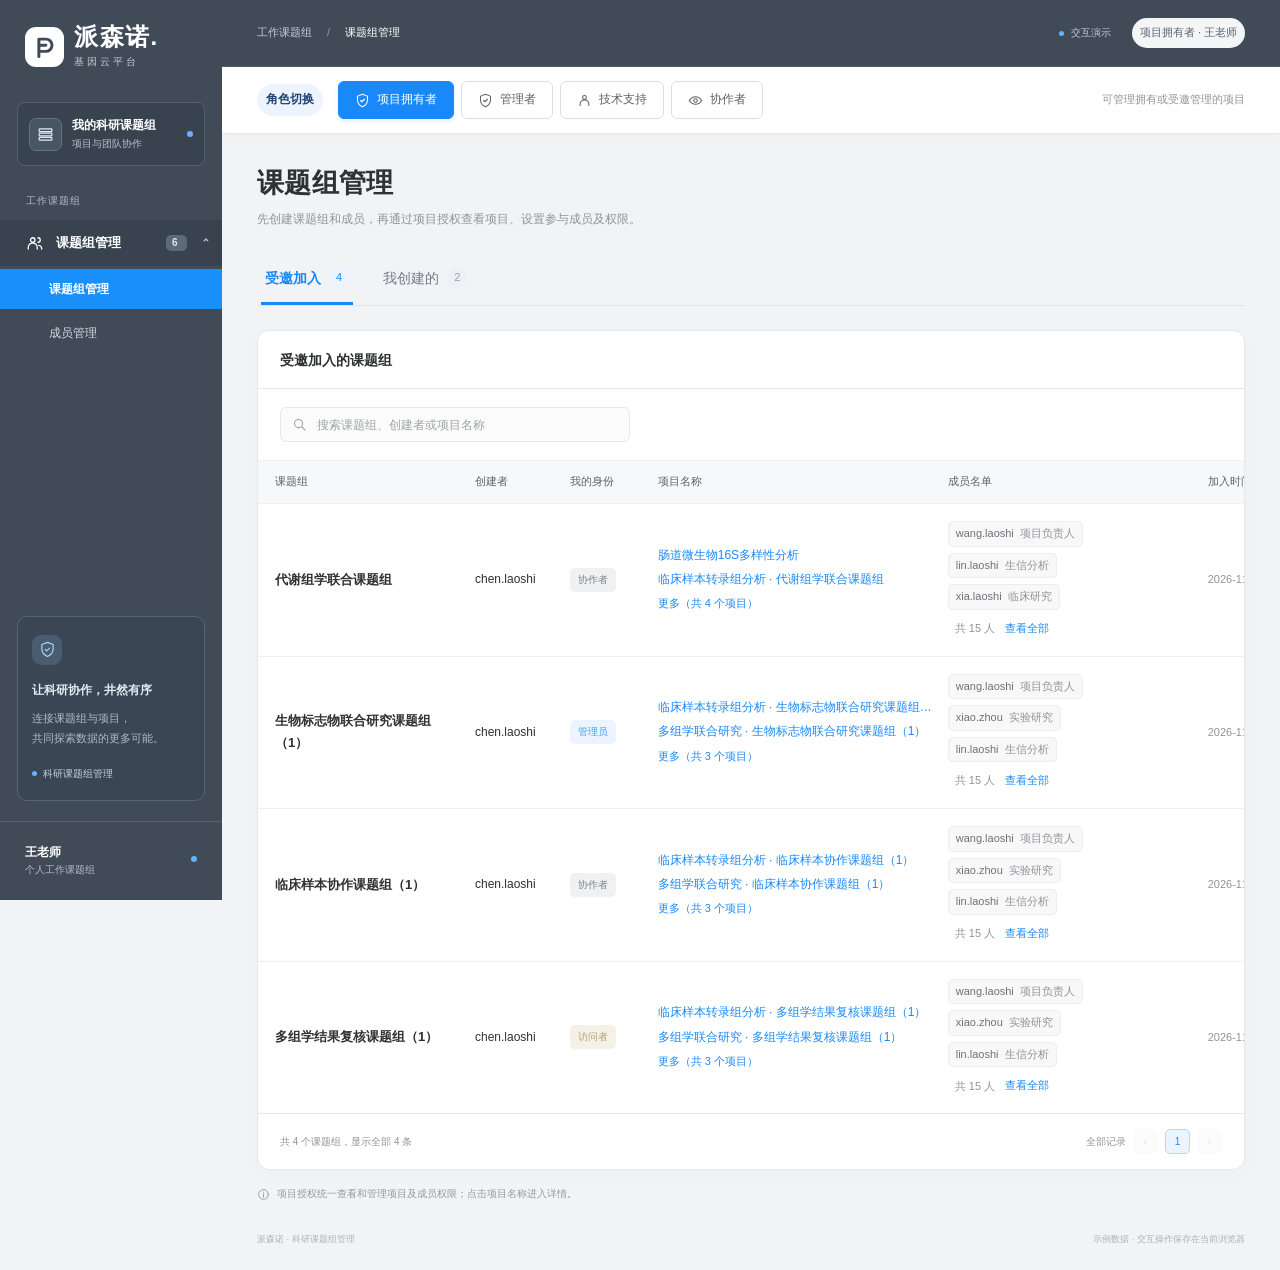
==== index.html @ 72f24ad3 "Highlight support actions, gray read-only projects and allow administrator exit without affecting me" ====
<!doctype html>
<html lang="zh-CN">
<head>
  <meta charset="utf-8">
  <meta name="viewport" content="width=device-width, initial-scale=1">
  <meta name="color-scheme" content="light">
  <title>项目协作 · 派森诺基因云平台</title>
  <meta name="description" content="派森诺科研课题组管理：管理项目、课题组与成员，体验单项目和批量项目协作。">
  <meta name="theme-color" content="#1989fa">
  <link rel="icon" href="data:image/svg+xml,%3Csvg xmlns='http://www.w3.org/2000/svg' viewBox='0 0 64 64'%3E%3Crect width='64' height='64' rx='18' fill='%231989fa'/%3E%3Cpath d='M22 17h12a10 10 0 0 1 0 20H22m0-20v31m0-20h12' fill='none' stroke='white' stroke-width='5' stroke-linecap='round'/%3E%3C/svg%3E">
  <link rel="stylesheet" href="styles.css?v=20261113-prominent-support">
  <link rel="stylesheet" href="analysis-result.css?v=20261111-invited-group-add-members">
</head>
<body>
  <div class="app-shell" data-screen-label="项目协作交互原型">
    <aside class="sidebar" aria-label="主导航">
      <a class="brand" href="#spaces" aria-label="派森诺基因云平台首页"><span class="brand-symbol" aria-hidden="true"><svg viewBox="0 0 32 32" fill="none"><path d="M9 7h8a7 7 0 0 1 0 14H9M9 7v20m0-13h8" stroke="currentColor" stroke-width="3.4" stroke-linecap="round"/></svg></span><span><strong>派森诺<span class="brand-dot">.</span></strong><small>基因云平台</small></span></a>
      <div class="workspace-label"><span class="workspace-logo" data-icon="layers"></span><span>我的科研课题组<small>项目与团队协作</small></span><span class="workspace-indicator"></span></div>
      <div class="side-caption">工作课题组</div>
      <nav class="side-nav">
        <div class="project-nav-group">
          <button class="nav-item project-menu-button" data-project-menu aria-expanded="true" aria-controls="projectSubnav"><span class="nav-icon" data-icon="folder"></span><span id="projectMenuLabel">课题组管理</span><span class="nav-count" id="navProjectCount">8</span><span class="nav-menu-chevron" aria-hidden="true">⌃</span></button>
          <div class="nav-submenu" id="projectSubnav" aria-label="课题组与成员管理">
            <button class="nav-item nav-sub-item active" data-nav="spaces"><span class="nav-sub-dot"></span>课题组管理</button>
            <button class="nav-item nav-sub-item" data-nav="team"><span class="nav-sub-dot"></span><span id="teamNavLabel">成员管理</span></button>
          </div>
        </div>
      </nav>
      <div class="side-bottom"><div class="side-note-icon" data-icon="shield"></div><strong>让科研协作，井然有序</strong><p>连接课题组与项目，<br>共同探索数据的更多可能。</p><span class="side-note-badge"><i></i>科研课题组管理</span></div>
      <div class="side-user"><span><strong>王老师</strong><small>个人工作课题组</small></span><span class="user-online" aria-label="在线"></span></div>
    </aside>

    <div class="workspace">
      <header class="topbar"><div class="crumb" id="crumb">工作课题组 <span>/</span> 项目列表</div><div class="header-actions"><span class="demo-badge"><i></i>交互演示</span><span class="current-role-label" id="currentRoleLabel">项目拥有者 · 王老师</span></div></header>
      <section class="role-preview-bar" aria-label="角色切换">
        <span class="role-preview-title">角色切换</span>
        <div class="role-preview-buttons" role="group" aria-label="选择体验角色">
          <button type="button" data-preview-role="owner" aria-pressed="true" class="active"><span data-icon="shield"></span>项目拥有者</button>
          <button type="button" data-preview-role="manager" aria-pressed="false"><span data-icon="shield"></span>管理者</button>
          <button type="button" data-preview-role="support" aria-pressed="false"><span data-icon="person"></span>技术支持</button>
          <button type="button" data-preview-role="member" aria-pressed="false"><span data-icon="eye"></span>协作者</button>
        </div>
        <label class="recipient-account-control" id="recipientAccountControl" hidden><span>查看账号</span><select id="recipientSelect" aria-label="选择协作者"></select></label>
        <label class="recipient-account-control" id="supportAccountControl" hidden><span>支持账号</span><select id="supportSelect" aria-label="选择项目支持账号"></select></label>
        <span class="role-preview-caption" id="rolePreviewCaption">可管理成员、角色和项目权限</span>
      </section>
      <main id="main"></main>
      <footer class="workspace-footer"><span>派森诺 · 科研课题组管理</span><span>示例数据 · 交互操作保存在当前浏览器</span></footer>
    </div>
  </div>

  <div id="modalRoot" class="modal-root" hidden></div>
  <div id="confirmRoot" class="account-tip" role="status" aria-live="assertive" hidden></div>
  <div id="toast" class="toast" role="status" aria-live="polite"></div>
  <script src="analysis-result.js?v=20261111-invited-group-add-members"></script>
  <script src="script.js?v=20261113-prominent-support"></script>
</body>
</html>
---- styles.css ----
/* 派森诺科研协作空间 · 统一视觉样式 */
:root{--ink:#232c37;--text:#45494e;--muted:#8e9195;--blue:#204473;--blue2:#193861;--teal:#204473;--pale:#edeff1;--line:#e8e9eb;--bg:#f6f6f6;--white:#fff;--error:#cd5e5c;--shadow:0 4px 18px #262f3b05;--radius:12px}
*{box-sizing:border-box}body{margin:0;background:var(--bg);color:var(--ink);font:14px/1.6 -apple-system,BlinkMacSystemFont,"PingFang SC","Microsoft YaHei",sans-serif;-webkit-font-smoothing:antialiased}button,input,select{font:inherit}button,a,input,select{-webkit-tap-highlight-color:transparent}button{cursor:pointer;border:0}button:disabled{cursor:not-allowed;opacity:.45}a{color:inherit;text-decoration:none}button,input,select,a{outline-offset:4px}button:focus-visible,a:focus-visible{outline:2px solid #53729a}input:focus,select:focus{outline:none;border-color:#768ba7!important;box-shadow:0 0 0 3px #20447310}button{transition:background .16s,color .16s,border-color .16s,box-shadow .16s}h1,h2,h3,p{margin:0}svg{display:block}.icon{width:19px;height:19px;flex-shrink:0}input[type=checkbox],input[type=radio]{width:16px;height:16px;accent-color:var(--blue);cursor:pointer}::selection{background:#d1dae5}.app-shell{display:grid;grid-template-columns:222px minmax(0,1fr);min-height:100vh}
.sidebar{position:sticky;top:0;display:flex;flex-direction:column;height:100vh;background:#fff;border-right:1px solid var(--line);padding:0 17px;z-index:3}.brand{display:flex;align-items:center;gap:10px;height:93px;padding-left:10px}.brand-symbol{display:grid;place-items:center;width:39px;height:40px;color:#fff;background:var(--blue);border-radius:11px}.brand-symbol svg{width:28px;height:28px}.brand strong{font-size:24px;letter-spacing:1.5px;line-height:1.15;display:block;font-weight:750}.brand-dot{color:var(--blue)}.brand small{display:block;font-size:10px;color:var(--muted);letter-spacing:3px;margin-top:4px}.workspace-label{display:flex;align-items:center;gap:10px;padding:13px 11px;background:#f7f7f7;border:1px solid var(--line);border-radius:8px;margin:9px 0 28px;font-size:12px;font-weight:650}.workspace-label small{display:block;font-size:10px;color:var(--muted);font-weight:400;margin-top:1px}.workspace-logo{background:white;padding:7px;border:1px solid var(--line);border-radius:7px;color:var(--blue)}.workspace-logo .icon{width:17px;height:17px}.workspace-indicator{width:6px;height:6px;border-radius:50%;background:#6b82a1;margin-left:auto}.side-caption{font-size:10px;letter-spacing:1px;color:#a4a7aa;margin:0 12px 11px}.side-nav{display:grid;gap:6px}.nav-item{display:flex;align-items:center;gap:12px;height:44px;padding:0 13px;border-radius:7px;text-align:left;background:transparent;color:#7b7f83;font-size:13px;white-space:nowrap}.nav-item:hover{background:#f6f6f7;color:var(--ink)}.nav-item.active{background:#edeff1;color:var(--blue);font-weight:650}.nav-icon .icon{width:18px;height:18px}.nav-count{margin-left:auto;padding:0 6px;min-width:21px;border-radius:5px;font-size:10px;background:#dee1e5;color:#49607e}.side-bottom{margin:auto 1px 21px;background:linear-gradient(135deg,#f2f3f4,#f4f5f7);border:1px solid #e7e9eb;border-radius:10px;padding:18px 14px;position:relative;overflow:hidden}.side-note-icon{width:30px;height:30px;border-radius:9px;display:grid;place-items:center;background:#e4e7ea;color:#596c85;margin-bottom:13px}.side-note-icon .icon{width:17px;height:17px}.side-bottom strong{font-size:12px;color:#585c62}.side-bottom p{font-size:11px;color:#8d9095;margin:8px 0 17px;line-height:1.85}.side-note-badge{font-size:10px;color:#7f848b;display:flex;gap:6px;align-items:center}.side-note-badge i,.demo-badge i{width:5px;height:5px;display:inline-block;background:#71849d;border-radius:50%}.side-user{display:flex;align-items:center;gap:10px;padding:18px 8px 22px;border-top:1px solid var(--line)}.side-user strong{font-size:12px;font-weight:600}.side-user small{display:block;font-size:10px;color:var(--muted)}.user-avatar{width:33px;height:33px;border-radius:50%;display:grid;place-items:center;background:#f1e6d7;color:#9b7a55;font-size:12px;font-weight:650;flex-shrink:0}.user-online{width:6px;height:6px;border-radius:50%;background:#7c8590;margin-left:auto}
.workspace{min-width:0;display:flex;flex-direction:column}.topbar{height:67px;display:flex;align-items:center;justify-content:space-between;border-bottom:1px solid var(--line);background:#ffffffda;padding:0 35px;gap:16px}.crumb{font-size:11px;color:#8e9194}.crumb strong{font-weight:500;color:#43484e}.crumb>span{margin:0 12px;color:#c5c7c9}.header-actions{display:flex;align-items:center;gap:21px}.demo-badge{display:flex;align-items:center;gap:7px;font-size:10px;color:#909397}.identity-switch{display:flex;gap:10px;align-items:center;font-size:11px;color:#9c9ea1}.identity-switch select{height:29px;border:1px solid var(--line);border-radius:6px;font-size:11px;padding:0 8px;background:white;color:#5d6166}.header-avatar{width:29px;height:29px;font-size:11px}.page{padding:31px 35px 0;max-width:1680px;margin:0 auto;width:100%;animation:page-in .22s ease}.page-heading{display:flex;align-items:center;justify-content:space-between;gap:18px;margin-bottom:25px}.eyebrow{font-size:10px;letter-spacing:1.5px;color:#82868c;font-weight:500;margin-bottom:7px}.page-heading h1{font-size:27px;line-height:1.4;font-weight:650;letter-spacing:.3px;color:#232d3a}.page-heading p{font-size:12px;color:#96999c;margin-top:7px}.heading-actions{display:flex;align-items:center;gap:10px}.btn{display:inline-flex;align-items:center;justify-content:center;gap:7px;min-height:36px;padding:0 14px;white-space:nowrap;border:1px solid #dee0e3;border-radius:7px;background:#fff;color:#686b71;font-size:12px;font-weight:500}.btn:hover:not(:disabled){background:#f4f5f6;border-color:#c3c7cc}.btn .icon{width:15px;height:15px}.btn.primary{background:var(--blue);border-color:var(--blue);color:#fff;box-shadow:0 2px 3px #1e2f4610}.btn.primary:hover:not(:disabled){background:var(--blue2);border-color:var(--blue2);box-shadow:0 3px 8px #1e355420}.btn.small{font-size:11px;min-height:29px;padding:0 10px;border-radius:5px}.btn.quiet{background:transparent;border-color:transparent;padding:0 7px;color:#7e8286}.btn.quiet:hover:not(:disabled){background:#f1f2f4;color:var(--blue)}.btn.text-primary{color:var(--blue);font-weight:550}.btn.danger{background:#fff7f6;color:#c26962;border-color:#f0dcd8}.btn.danger:hover:not(:disabled){background:#fcecea;border-color:#e4b9b2}.btn.ghost{background:transparent}.view-icon{border:1px solid var(--line);background:#fff;width:34px;height:34px;display:grid;place-items:center;border-radius:6px;color:#8b8e93}.view-icon .icon{width:16px;height:16px}
.stats-grid{display:grid;grid-template-columns:repeat(4,minmax(0,1fr));gap:16px;margin:0 0 26px}.stat-card{position:relative;background:white;border:1px solid var(--line);border-radius:10px;padding:19px 20px 17px;box-shadow:var(--shadow);overflow:hidden}.stat-top{display:flex;justify-content:space-between;align-items:center;color:#909498;font-size:11px}.stat-icon{display:grid;place-items:center;width:30px;height:30px;border-radius:8px;background:#eff1f3;color:#7f8996}.stat-card:nth-child(2) .stat-icon{background:#edf2fa;color:#83a0c6}.stat-card:nth-child(3) .stat-icon{background:#f8f3e8;color:#c3a465}.stat-card:nth-child(4) .stat-icon{background:#f2eef8;color:#a292bd}.stat-icon .icon{width:16px;height:16px}.stat-number{font-size:29px;font-weight:600;line-height:1.3;margin:7px 0 5px;letter-spacing:-1px}.stat-number small{font-size:10px;font-weight:400;color:#a4a7aa;letter-spacing:0;margin-left:8px}.stat-desc{font-size:10px;color:#a6a9ac}.stat-desc .accent{color:#77818e;margin-right:5px}.stat-spark{position:absolute;right:20px;bottom:19px;width:58px;height:21px;opacity:.7}.surface{background:#fff;border:1px solid var(--line);border-radius:var(--radius);box-shadow:var(--shadow);overflow:hidden}.surface-top{display:flex;justify-content:space-between;align-items:center;padding:0 22px;border-bottom:1px solid var(--line);min-height:58px}.list-tabs{display:flex;gap:28px;min-height:58px}.list-tabs button{display:flex;align-items:center;gap:8px;padding:0;position:relative;background:transparent;color:#96999c;font-size:12px;border:0}.list-tabs button.active{color:var(--blue);font-weight:650}.list-tabs button.active:after{content:"";position:absolute;left:0;right:0;bottom:-1px;height:2px;background:var(--blue);border-radius:2px}.tab-count{padding:0 5px;border-radius:4px;font-size:9px;color:#9fa1a4;background:#f1f2f3;font-weight:500}.active .tab-count{color:var(--blue);background:#e9ebee}.surface-title{font-size:14px;font-weight:600}.surface-caption{font-size:10px;color:#a4a6a9}.toolbar,.list-toolbar{display:flex;align-items:center;justify-content:space-between;gap:12px;padding:18px 22px}.toolbar-right{display:flex;align-items:center;gap:10px}.search-wrap{display:flex;align-items:center;gap:8px;min-height:35px;max-width:350px;width:100%;border:1px solid #e7e8ea;border-radius:6px;background:#fbfbfc;padding:0 11px;transition:border .2s}.search-wrap:focus-within{border-color:#8d9db2}.search-wrap .icon{width:15px;height:15px;color:#9ea1a6}.search-wrap input{width:100%;min-width:0;border:0!important;background:transparent;font-size:11px;color:#4d5258;height:33px;outline:none!important;box-shadow:none!important}.search-wrap input::placeholder{color:#b0b2b5}.small-count{color:#a3a6a9;font-size:10px;white-space:nowrap}.selection-note{padding:0 22px 13px;color:#84898f;font-size:11px;display:flex;gap:10px;align-items:center}.selection-note button{background:transparent;color:var(--blue);font-size:11px}
.table-scroll{width:100%;overflow:auto}.table-shell table{width:100%;border-collapse:collapse;text-align:left;white-space:normal}.table-shell th{padding:12px 17px;font-size:10px;color:#9ca0a4;font-weight:500;background:#f9f9f9;white-space:nowrap;border-top:1px solid #f0f1f2;border-bottom:1px solid #eeeff1}.table-shell td{padding:17px;font-size:11px;color:#7e8288;border-bottom:1px solid #eeeff1;vertical-align:middle}.table-shell tbody tr:last-child td{border-bottom:0}.table-shell tbody tr{transition:background .15s}.table-shell tbody tr:hover{background:#fcfcfc}.table-shell tbody tr.selected{background:#f4f5f6}.check-cell{width:43px;text-align:center!important;padding-left:17px!important;padding-right:4px!important}.check-cell input{width:14px;height:14px}.project-table table{min-width:950px}.project-title-cell{display:flex;align-items:center;gap:12px;min-width:250px}.project-mark{width:35px;height:39px;border-radius:7px;background:#edeef0;display:grid;place-items:center;flex-shrink:0;color:#949ba4}.project-mark .icon{width:18px;height:18px}.project-mark.lavender{background:#f0edf6;color:#aaa0c1}.project-mark.sand{background:#f9f3e9;color:#c5ad7d}.project-mark.blue{background:#eaf1f6;color:#88a6bd}.project-name{display:block;font-size:11px;font-weight:550;color:#4c5158;text-align:left;background:transparent;padding:0;max-width:290px;line-height:1.7}.project-name:hover{color:var(--blue)}.project-code{display:block;font-size:9px;letter-spacing:.25px;color:#a6a9ac;margin-top:3px;font-variant-numeric:tabular-nums}.project-meta{white-space:nowrap;font-size:10px;color:#a5a8ab}.project-meta small{display:block;font-size:9px;color:#b6b8bb;margin-top:3px}.category-tag{display:inline-block;padding:3px 7px;background:#f2f3f5;color:#8a9097;border:1px solid #e8eaec;border-radius:4px;font-size:9px;white-space:nowrap}.date-cell{white-space:nowrap;font-variant-numeric:tabular-nums;font-size:10px!important;color:#a8aaac!important}.status-chip{display:inline-flex;align-items:center;gap:5px;padding:3px 7px;border-radius:4px;background:#f0f1f3;font-size:9px;color:#7b8491;white-space:nowrap}.status-chip:before{content:"";width:4px;height:4px;border-radius:50%;background:#89919c}.table-actions{display:flex;gap:3px;align-items:center;justify-content:flex-end;white-space:nowrap}.table-actions .primary{background:#edeff1;border-color:#e4e7ea;color:#566c8a;box-shadow:none;font-size:10px}.table-actions .primary:hover:not(:disabled){background:#e3e6e9;border-color:#c0cad7;color:#405674}.table-actions .btn.quiet{font-size:10px}.table-actions .danger{color:#c07870;background:transparent;border-color:transparent}.table-footer{display:flex;justify-content:space-between;align-items:center;padding:15px 22px;border-top:1px solid var(--line);font-size:10px;color:#a6a9ac;gap:12px}.page-info{display:flex;gap:7px;align-items:center}.page-chip{display:grid;place-items:center;width:25px;height:25px;border:1px solid #e2e4e6;background:#f2f3f4;color:#7c8590;border-radius:5px}.table-footer button{background:#f7f7f8;color:#b7b9bc;width:25px;height:25px;border-radius:5px}.list-foot{display:flex;align-items:center;gap:7px;color:#a7aaad;font-size:10px;padding-top:16px}.list-foot .icon{width:13px;height:13px}.workspace-footer{display:flex;justify-content:space-between;gap:10px;margin:auto 35px 0;padding:30px 0 23px;font-size:9px;color:#afb1b4}.empty-cell{text-align:center;padding:55px!important;color:#a0a2a5!important}.empty-icon{display:grid;place-items:center;margin:0 auto 12px;border-radius:13px;background:#f2f3f4;color:#9399a1;width:48px;height:48px}.empty-cell strong{display:block;font-size:13px;color:#72777d;font-weight:500}.empty-cell p{margin-top:6px;font-size:11px}.empty-cell .btn{margin-top:18px}
.avatar{display:grid;place-items:center;width:34px;height:34px;flex-shrink:0;border-radius:50%;font-size:12px;color:#808791;background:#eaecee}.avatar.lavender{background:#efeaf5;color:#a493b9}.avatar.sand{background:#f6eee1;color:#b6a177}.avatar.blue{background:#e8eff7;color:#8ca6bd}.avatar.coral{background:#f9eae4;color:#c6a295}.member-cell{display:flex;align-items:center;gap:11px}.member-name{font-size:12px;color:#53585e;font-weight:550}.member-note{font-size:10px;display:block;color:#a5a8ab;margin-top:3px}.role-pill{display:inline-flex;align-items:center;gap:5px;border-radius:5px;padding:4px 8px;font-size:10px;background:#f0f1f2;color:#7c838c}.role-pill .icon{width:12px;height:12px}.role-pill.admin{background:#eaf0f8;color:#7f9dbb}.role-pill.visitor{background:#f6f1e7;color:#b49f74}.role-pill.owner{background:#eceef0;color:#677c97}.support-tag{display:inline-flex;padding:2px 5px;margin-left:5px;font-size:8px;background:#ecf2f9;color:#8b9db7;border-radius:4px;font-weight:400;white-space:nowrap}.roster{display:flex;align-items:center;flex-wrap:wrap;gap:7px}.roster-item{display:inline-flex;align-items:center;gap:5px;font-size:10px;color:#898c91;background:#f8f8f9;border:1px solid #ecedef;border-radius:5px;padding:4px 7px}.roster-item .avatar{width:19px;height:19px;font-size:8px}.roster-item .support-tag{display:none}.roster-empty,.more-count{font-size:10px;color:#a3a7ab}.group-chip{display:inline-flex;font-size:10px;color:#818891;background:#f0f2f4;padding:4px 8px;border-radius:4px;margin:3px 5px 3px 0}.group-table table{min-width:850px}.group-cell{display:flex;gap:12px;align-items:center;min-width:190px}.group-cell strong{font-size:12px;color:#595e64;font-weight:550}.group-cell small{display:block;font-size:10px;color:#afb1b3;margin-top:3px}.group-emblem{width:38px;height:38px;border:1px solid #e4e7ea;background:#eff1f3;display:grid;place-items:center;border-radius:9px;color:#838d9a}.group-emblem .icon{width:18px;height:18px}.group-table td{padding-top:23px;padding-bottom:23px}.group-actions{flex-wrap:wrap;gap:5px}.group-actions .support-state{color:#9fa2a6;font-size:9px;padding:0 7px}.info-banner{display:flex;gap:12px;align-items:center;background:#f0f1f3;border:1px solid #e4e6e9;border-radius:9px;padding:14px 18px;margin-bottom:22px}.info-banner>.icon{color:#8d939b;width:18px;height:18px}.info-banner h2{font-size:11px;color:#7a8088;font-weight:550}.info-banner p{font-size:10px;color:#9a9fa5;margin-top:2px}.info-banner .btn{margin-left:auto}.directory-table table{min-width:660px}.directory-table th,.directory-table td{padding-left:25px;padding-right:25px}.directory-table td{height:78px}.fixed{color:#aeb0b3;font-size:10px}
.back-link{display:inline-flex;align-items:center;gap:5px;background:transparent;color:#91959b;font-size:11px;padding:0;margin-bottom:18px}.back-link .icon{width:13px;height:13px}.detail-card{display:flex;justify-content:space-between;gap:20px;align-items:center;padding:24px;margin-bottom:22px}.detail-title{display:flex;align-items:center;gap:15px}.detail-title h1{font-size:21px;font-weight:600}.detail-title p{color:#9ea2a6;font-size:10px;margin-top:5px}.detail-meta{display:grid;grid-template-columns:repeat(4,1fr);gap:15px;padding:0 24px 22px;margin-top:-8px}.detail-meta span{font-size:10px;color:#a6a9ac}.detail-meta strong{display:block;font-size:11px;color:#767a80;font-weight:400;margin-top:4px}.detail-header{margin-bottom:24px}.detail-header .detail-card{margin:0;border:0;box-shadow:none}.detail-header .project-mark{width:47px;height:49px}.detail-tabs{display:flex;gap:26px;border-top:1px solid var(--line);padding:0 24px}.detail-tabs button{padding:15px 0;background:transparent;color:#a1a4a7;font-size:12px;border-bottom:2px solid transparent}.detail-tabs button.active{color:var(--blue);border-bottom-color:var(--blue)}.section-header{display:flex;align-items:center;justify-content:space-between;padding:19px 23px 0;gap:15px}.section-header h2{font-size:14px;font-weight:550}.section-header p{font-size:10px;color:#a5a8ab;margin-top:3px}.section-actions{display:flex;gap:8px}.summary-panels{display:grid;grid-template-columns:1.5fr 1fr;gap:20px}.summary-panel{padding:25px}.summary-panel h2{font-size:14px;font-weight:550;margin-bottom:19px}.progress-row{display:flex;justify-content:space-between;align-items:center;margin-bottom:14px;font-size:11px;color:#898e94}.progress-track{height:6px;border-radius:3px;background:#edeef0;overflow:hidden;margin-top:6px}.progress-track i{display:block;height:100%;background:#8798ae;border-radius:3px}.progress-track.blue i{background:#9bb0c6}.progress-track.sand i{background:#c8b58c}.overview-list{display:grid;gap:13px}.overview-item{display:flex;gap:10px;align-items:center;font-size:11px;color:#7c8289}.overview-item .icon{width:17px;height:17px;color:#a2a7ad}.overview-item small{margin-left:auto;color:#a9acaf}.data-grid{display:grid;grid-template-columns:repeat(3,1fr);gap:17px}.data-card{padding:24px}.data-card .icon{color:#959ba2;margin-bottom:18px;width:27px;height:27px}.data-card h3{font-size:14px;font-weight:550;margin-bottom:6px}.data-card p{font-size:11px;color:#a3a7ab;min-height:34px;margin-bottom:20px}.download-toggle{display:flex;gap:8px;align-items:center;font-size:11px;color:#93969a}.detail-permission{display:flex;justify-content:space-between;padding:18px 23px;border-top:1px solid var(--line);gap:12px;flex-wrap:wrap;font-size:10px;color:#a4a7ab}
.modal-root[hidden],.account-tip[hidden]{display:none}.modal-root{position:fixed;inset:0;z-index:20;background:#1d242e5c;backdrop-filter:blur(4px);display:grid;place-items:center;padding:24px;animation:fade-in .15s ease}.modal{width:min(490px,100%);max-height:calc(100dvh - 48px);overflow:auto;border-radius:15px;background:#fff;box-shadow:0 25px 90px #1c243036;animation:modal-in .2s ease}.modal-wide{width:min(860px,100%)}.modal-head{padding:25px 27px 20px;display:flex;justify-content:space-between;align-items:flex-start;border-bottom:1px solid var(--line);gap:15px}.modal-head h2{font-size:19px;font-weight:600;margin:0 0 5px;color:#343e4a}.modal-head p{font-size:11px;color:#9ea2a6;line-height:1.8}.modal-close,.chip-close{display:grid;place-items:center;background:#f4f5f7;border-radius:6px;color:#a4a7ab;width:27px;height:27px;flex-shrink:0;font-size:20px;line-height:1}.modal-close:hover,.chip-close:hover{background:#e9ebee;color:#717a85}.modal-body{padding:24px 27px}.modal-foot{position:sticky;bottom:0;padding:17px 27px;display:flex;justify-content:flex-end;gap:9px;background:#fff;border-top:1px solid var(--line);z-index:1}.modal-foot .btn{min-height:37px}.field{display:block;margin-bottom:19px}.field-label{display:block;color:#7a7f85;font-size:11px;font-weight:550;margin-bottom:7px}.field input,.field select,.picker-right select{width:100%;height:39px;border:1px solid #dfe2e5;border-radius:7px;background:#fff;padding:0 11px;font-size:12px;color:#6a6f75}.field input::placeholder{color:#b4b7ba;font-size:11px}.field-error{display:none;margin-top:5px;color:var(--error);font-size:10px}.field.invalid .field-error{display:block}.field.invalid input{border-color:#dca39a}.inline-error{border:1px solid #f0ded7;background:#fff6f1;padding:10px 12px;border-radius:6px;font-size:11px;color:#be8c7b;margin:12px 0}.demo-example{color:#a4a8ae;font-size:10px;margin-top:14px}.autofill-tag{font-size:9px;padding:2px 5px;background:#edeff1;color:#87909b;border-radius:3px;margin-left:5px}.account-preview,.verify-success{display:flex;align-items:center;gap:10px;background:#f0f2f4;border:1px solid #e1e4e7;border-radius:8px;padding:12px;margin-bottom:17px}.account-preview strong,.verify-success strong{display:block;font-size:12px;font-weight:550;color:#747c87}.account-preview small,.verify-success span{display:block;font-size:10px;color:#969ca4;margin-top:3px}.account-preview>span:last-child,.verify-success .checkmark{margin-left:auto;white-space:nowrap;font-size:9px;color:#858e9a}.verify-success .avatar{width:31px;height:31px}.role-choices{display:grid;gap:10px}.role-option{display:flex;align-items:center;gap:11px;border:1px solid #e3e6e9;border-radius:8px;padding:13px;cursor:pointer}.role-option:has(input:checked){border-color:#91a1b5;background:#f3f4f5}.role-option .role-icon{display:grid;place-items:center;width:32px;height:32px;border-radius:7px;background:#e9ebee;color:#878f9a}.role-option .role-icon .icon{width:17px;height:17px}.role-option strong{font-size:12px;font-weight:550;color:#767d87;display:block}.role-option small{font-size:10px;color:#9fa4ab;display:block;margin-top:2px}.verify-hint,.fixed-admin-role{padding:12px;background:#f4f5f6;border:1px solid #e2e5e9;border-radius:7px;font-size:11px;color:#8e949b}.confirm-warning{padding:12px;font-size:11px;background:#fcf6ec;color:#b49b70;border:1px solid #f0e7d2;border-radius:7px;margin-top:16px}.account-tip{position:fixed;z-index:30;left:50%;transform:translateX(-50%);width:min(490px,calc(100vw - 40px));display:flex;align-items:flex-start;gap:10px;background:white;padding:15px 20px;box-shadow:0 8px 40px #2733422b;border-radius:12px;color:#878e97;font-size:12px;border:1px solid #e3e6e9}.account-tip-icon{color:var(--blue);padding-top:2px}.account-tip-icon .icon{width:17px;height:17px}.collab-context{display:flex;justify-content:space-between;align-items:center;background:#f0f1f3;border:1px solid #e2e5e8;border-radius:7px;padding:12px 14px;color:#8f97a1;font-size:11px;margin-bottom:17px;gap:8px}.collab-context b{color:#717b89}.picker-layout{display:grid;grid-template-columns:1fr 1.15fr;gap:16px}.picker-block{background:#f9fafb;border:1px solid #e2e5e9;border-radius:9px;padding:15px}.picker-block h3{color:#7b828b;font-size:12px;font-weight:550;margin-bottom:12px}.check-list{display:grid;gap:7px;max-height:224px;overflow:auto}.check-item{display:flex;align-items:center;gap:9px;padding:11px;border:1px solid #e5e8eb;background:#fff;border-radius:7px;min-width:0}.check-item:has(input:checked){border-color:#9eaec3;background:#f3f4f6}.check-item input{width:14px;height:14px;flex-shrink:0}.check-main{flex:1;min-width:0}.check-main strong{display:block;font-size:11px;font-weight:550;color:#7f858e}.check-main small{display:block;font-size:9px;color:#a6abb1;margin-top:3px;white-space:nowrap;overflow:hidden;text-overflow:ellipsis}.picker-tools{display:flex;align-items:center;justify-content:space-between;gap:6px;margin-bottom:10px;font-size:10px;color:#9fa5ac}.picker-tools .btn{font-size:10px;min-height:23px}.current-members{margin-top:16px}.current-members .check-list{grid-template-columns:1fr 1fr;max-height:175px}.current-members .check-main{min-width:0}.picker-note{font-size:9px;color:#a1a7ae}.owner-tag{font-size:9px;color:#929aa5}.member-picker{display:grid;grid-template-columns:1fr auto;gap:11px;align-items:end;margin-bottom:18px}.picker-select{margin:0}.picker-buttons{display:flex;gap:7px}.picker-buttons .btn{min-height:39px;font-size:10px}.selected-picker{background:#f9f9fa;border:1px solid #e2e5e8;border-radius:9px;padding:14px}.picker-title{font-size:11px;color:#838b95;margin-bottom:10px}.picker-title b{margin-left:6px;font-weight:550;color:#717c8a}.picker-member{display:flex;justify-content:space-between;gap:8px;align-items:center;padding:10px;background:#fff;border:1px solid #e2e5e9;border-radius:6px;margin-bottom:7px}.picker-member small{font-size:10px;color:#9fa4ab}.picker-right{display:flex;gap:8px;align-items:center}.picker-right select{width:90px;height:30px;font-size:10px}.picker-empty{padding:24px 10px;color:#a2a7ae;border:1px dashed #cfd8e3;border-radius:6px;text-align:center;font-size:11px}.project-picker{margin-bottom:16px}.project-list-picker{max-height:165px}.picker-summary{font-size:10px;color:#989ea7;margin-top:10px}.toast{position:fixed;z-index:50;left:50%;bottom:27px;transform:translate(-50%,10px);opacity:0;pointer-events:none;background:#2c3848;box-shadow:0 4px 20px #232e3d28;color:#fff;border-radius:9px;padding:12px 20px;font-size:12px;transition:opacity .18s,transform .18s}.toast.show{opacity:1;transform:translate(-50%,0)}
@keyframes page-in{from{opacity:.5;transform:translateY(5px)}to{opacity:1;transform:none}}@keyframes fade-in{from{opacity:0}to{opacity:1}}@keyframes modal-in{from{transform:translateY(9px);opacity:.5}to{transform:none;opacity:1}}
@media(min-width:1600px){.page{padding-top:40px}.stat-card{padding:23px}.table-shell td{padding-top:21px;padding-bottom:21px}}
@media(max-width:1180px){.app-shell{grid-template-columns:197px minmax(0,1fr)}.page{padding:27px 25px 0}.topbar{padding:0 25px}.workspace-footer{margin-left:25px;margin-right:25px}.stat-card{padding:15px}.stats-grid{gap:12px}.header-actions{gap:13px}.side-bottom strong{font-size:11px}.table-actions{gap:1px}.surface-caption{display:none}.group-actions{justify-content:flex-start}}
@media(max-width:900px){.app-shell{grid-template-columns:170px minmax(0,1fr)}.sidebar{padding:0 11px}.brand{padding-left:4px}.brand strong{font-size:22px}.brand-symbol{width:33px;height:35px}.workspace-label{padding:10px 7px;gap:7px;font-size:11px}.workspace-logo{padding:5px}.nav-item{font-size:12px;padding:0 9px;gap:9px}.side-bottom{padding:13px 10px}.side-bottom strong{font-size:10px}.stats-grid{gap:10px;grid-template-columns:repeat(2,1fr)}.stat-card{padding:15px 18px}.stat-number{font-size:26px}.stat-top{font-size:11px}.page-heading h1{font-size:24px}.page-heading{align-items:flex-start}.page-heading p{max-width:300px;font-size:11px}.summary-panels{grid-template-columns:1fr}.data-grid{grid-template-columns:1fr}.demo-badge{display:none}.list-tabs{gap:18px}.list-tabs button{font-size:11px}.surface-top,.toolbar,.list-toolbar{padding-left:17px;padding-right:17px}.detail-meta{grid-template-columns:repeat(2,1fr)}.header-actions{gap:10px}.current-members .check-list{grid-template-columns:1fr}}
@media(max-width:640px){.app-shell{display:block}.sidebar{position:static;height:auto;padding:0 15px;border-right:0;border-bottom:1px solid var(--line)}.brand{height:62px;padding-left:1px}.brand strong{font-size:21px}.brand small{font-size:9px;letter-spacing:2px}.brand-symbol{width:31px;height:33px;border-radius:8px}.workspace-label,.side-caption,.side-bottom,.side-user{display:none}.side-nav{display:flex;gap:5px;padding:0 0 10px;overflow:auto}.nav-item{padding:0 10px;font-size:11px;height:35px;gap:6px;flex-shrink:0}.nav-icon .icon{width:14px;height:14px}.nav-count{font-size:8px;padding:0 4px;min-width:16px}.topbar{height:49px;padding:0 17px}.crumb{font-size:9px}.crumb>span{margin:0 7px}.identity-switch>span,.header-avatar{display:none}.identity-switch select{font-size:10px;height:27px}.page{padding:23px 16px 0}.page-heading{margin-bottom:20px;gap:10px}.page-heading h1{font-size:23px}.page-heading p{font-size:10px;margin-top:5px;max-width:215px}.eyebrow{font-size:9px}.heading-actions{padding-top:18px}.heading-actions .btn{font-size:10px;min-height:33px;padding:0 10px}.heading-actions .btn.ghost{display:none}.stat-card{padding:13px}.stat-top{font-size:10px}.stat-number{font-size:25px;margin-top:6px}.stat-desc{font-size:9px}.stat-spark{width:40px;right:13px}.stats-grid{gap:10px;margin-bottom:18px}.surface{border-radius:9px}.surface-top{padding:0 13px;min-height:53px}.list-tabs{gap:19px;min-height:53px}.tab-count{font-size:8px}.list-tabs button{font-size:11px}.toolbar,.list-toolbar{padding:13px;flex-wrap:wrap}.search-wrap{flex:1;max-width:none;min-width:150px}.search-wrap input{font-size:10px}.toolbar-right{gap:6px}.toolbar-right .btn{font-size:10px;padding:0 9px;min-height:33px}.toolbar-right .small-count{display:none}.table-footer{padding:13px;font-size:9px}.workspace-footer{margin-left:16px;margin-right:16px;padding-top:24px;font-size:8px}.workspace-footer span:last-child{max-width:140px;text-align:right}.info-banner{padding:12px}.info-banner h2{font-size:10px}.info-banner p{font-size:9px}.list-foot{font-size:9px}.modal-root{padding:12px}.modal{max-height:calc(100dvh - 24px);border-radius:12px}.modal-head{padding:20px}.modal-head h2{font-size:17px}.modal-body{padding:19px}.modal-foot{padding:14px 19px}.picker-layout,.member-picker{grid-template-columns:1fr}.picker-block{padding:12px}.picker-buttons .btn{min-height:34px}.check-list{max-height:160px}.detail-title h1{font-size:16px}.detail-title .project-mark{display:none}.detail-card{padding:20px}.detail-meta{padding:0 20px 20px}.section-header{padding:18px 15px 0}.section-header h2{font-size:12px}.detail-permission{padding:16px}.current-members .check-list{max-height:150px}.toast{max-width:calc(100vw - 30px);width:max-content;font-size:11px}}
@media(prefers-reduced-motion:reduce){*,*:before,*:after{animation:none!important;transition:none!important;scroll-behavior:auto!important}}
@media(min-width:641px){.detail-meta.basic-meta{grid-template-columns:repeat(3,minmax(0,1fr))}}
/* 提升信息密度与文字对比，便于长时间查看项目 */
.stat-top{color:#767a80;font-size:12px}.stat-desc{color:#898d92;font-size:10px}.stat-desc .accent{color:#6b7582}.stat-number{color:#2c3848}.surface-caption{color:#8c9096}.page-heading p{color:#85888d}.eyebrow{color:#80858c}.table-shell th{color:#82868c;font-size:11px}.table-shell td{color:#75797f;font-size:12px}.project-name{color:#434950;font-size:12px;font-weight:550}.project-code{color:#919499;font-size:10px}.project-meta{color:#909398}.project-meta small{color:#a0a3a7}.date-cell{color:#909398!important;font-size:11px!important}.category-tag{color:#79818b;font-size:10px}.status-chip{color:#6d7784;font-size:10px}.table-actions .btn.quiet{font-size:11px}.table-actions .primary{font-size:11px}.small-count{color:#888c92;font-size:11px}.table-footer{color:#8f9398}.member-name,.group-cell strong{color:#464c54;font-size:13px}.member-note{color:#909398;font-size:11px}.roster-item{color:#6c727a;font-size:11px}.group-chip{color:#6c737c;font-size:11px}.list-tabs button{font-size:13px}.search-wrap input{font-size:12px}.search-wrap input::placeholder{color:#9fa2a6}.field-label{color:#666c73;font-size:12px}.field input,.field select{color:#4d535a;font-size:13px}.modal-head p{color:#878b91;font-size:12px}.check-main strong{color:#636a73;font-size:12px}.check-main small{color:#888e95;font-size:10px}.picker-block h3{color:#646d78;font-size:13px}.picker-tools{color:#818993;font-size:11px}.role-option strong{color:#56667a}.role-option small{color:#7e8691}.picker-note{color:#878d96}.info-banner h2{color:#69707a;font-size:12px}.info-banner p{color:#8a9098;font-size:11px}.table-actions .danger{color:#b56560}.list-foot{color:#96999f}.group-actions .support-state{color:#91959b}.project-table tbody td{padding-top:16px;padding-bottom:16px}
@media(max-width:640px){.stat-top{font-size:10px}.stat-desc{font-size:9px}.list-tabs button{font-size:11px}.search-wrap input{font-size:10px}.small-count{font-size:10px}.info-banner h2{font-size:10px}.info-banner p{font-size:9px}.project-name{font-size:12px}.table-footer{font-size:9px}}
/* 项目列表目录及二级菜单 */
.project-nav-group{display:grid;gap:3px}.project-menu-button{width:100%}.project-menu-button.directory-active{color:var(--blue);font-weight:600}.nav-menu-chevron{font-size:13px;color:#989da3;margin-left:3px;transition:transform .15s}.project-menu-button[aria-expanded=false] .nav-menu-chevron{transform:rotate(180deg)}.nav-submenu{display:grid;gap:4px;padding-left:18px;margin:1px 0 9px;border-left:1px solid #eaebec;margin-left:21px}.nav-submenu[hidden]{display:none}.nav-sub-item{height:36px;font-size:12px;padding-left:10px;gap:9px}.nav-sub-dot{width:4px;height:4px;border-radius:50%;background:#b7babe}.nav-sub-item.active .nav-sub-dot{background:var(--blue)}
/* 按参考页面完整展示项目字段 */
.reference-project-table table{min-width:1380px;table-layout:fixed}.reference-project-table .check-cell{width:38px}.ticket-column{width:152px}.contract-column{width:135px}.code-column{width:214px}.name-column{width:215px}.category-column{width:185px}.created-column{width:174px}.status-column{width:82px}.reference-project-table th,.reference-project-table td{padding-left:13px;padding-right:13px}.reference-project-table th{color:#6c7177;font-size:12px}.reference-project-table td{padding-top:20px;padding-bottom:20px;color:#55595f}.ticket-cell{display:flex;align-items:center;gap:9px;white-space:nowrap}.ticket-link{padding:0;background:transparent;color:var(--blue);font-size:12px}.ticket-link:hover{text-decoration:underline}.copy-ticket{display:grid;place-items:center;width:23px;height:25px;border-radius:4px;background:transparent;color:#828b97;padding:3px;flex-shrink:0}.copy-ticket:hover{background:#edeff1;color:var(--blue)}.copy-ticket .icon{width:13px;height:13px}.contract-value{font-variant-numeric:tabular-nums;font-size:12px}.platform-code{font-size:11px;white-space:nowrap;font-variant-numeric:tabular-nums;color:#5a5f66;letter-spacing:-.2px}.project-demo-tag{margin-left:5px;display:inline-block;font-size:9px;line-height:1.5;vertical-align:1px;background:#edeef0;color:#727b87;padding:0 4px;border-radius:3px}.reference-project-name{font-size:12px;line-height:1.8;color:#474d55;text-align:left;background:transparent;padding:0;overflow-wrap:anywhere}.reference-project-name:hover{color:var(--blue)}.reference-category{line-height:1.8}.reference-created{font-size:11px!important;white-space:nowrap;font-variant-numeric:tabular-nums}.reference-status{font-size:12px;color:#6b727c;white-space:nowrap}.project-actions-column{position:sticky;right:0;width:175px;background:#fff;box-shadow:-8px 0 12px -12px #27324055;z-index:2}.reference-project-table thead .project-actions-column{background:#f9f9f9;z-index:3}.reference-project-table tr.selected .project-actions-column{background:#f4f5f6}.reference-project-table tr:hover .project-actions-column{background:#fcfcfc}.reference-project-table .project-actions-column .table-actions{gap:7px;justify-content:center}.project-reference-note{display:flex;align-items:flex-start;gap:7px;background:#f2f3f4;color:#83888e;border:1px solid #e4e6e8;border-radius:6px;margin:0 22px 15px;padding:10px 12px;font-size:11px}.project-reference-note .icon{width:14px;height:14px;margin-top:2px}
/* 在同一份名单中添加或移除协作成员 */
.inline-collab-members{max-height:345px}.inline-member-hint{font-size:10px;color:#858c95;margin:0 0 12px;line-height:1.7}.inline-member-row{align-items:center;padding:10px;gap:8px}.inline-member-choice{display:flex;align-items:center;gap:9px;flex:1;min-width:0;cursor:pointer}.inline-member-choice>.avatar{width:29px;height:29px;font-size:11px}.inline-member-actions{display:flex;flex-direction:column;align-items:flex-end;gap:2px;min-width:44px}.member-selection-state{font-size:9px;color:#9198a2;white-space:nowrap}.member-selection-state.removed{color:#bc8174}.inline-member-row.pending-removal{background:#fff8f4;border-color:#eddcd4}.inline-member-row.pending-removal .check-main strong{color:#ad998b}.inline-member-row .btn{min-height:24px;font-size:10px;padding:0 6px}.inline-collab-summary{display:flex;justify-content:space-between;gap:10px;font-size:10px;color:#989ea6;padding-top:17px;flex-wrap:wrap}.inline-collab-summary b{font-weight:600;color:var(--blue)}.pending-count{color:#b78170}
@media(max-width:640px){.project-nav-group{display:flex;gap:7px;align-items:flex-start}.project-menu-button{width:auto;flex-shrink:0}.nav-submenu{display:flex;gap:4px;align-items:center;padding:0 0 0 7px;margin:0;border-left:1px solid var(--line)}.nav-sub-item{font-size:11px;height:35px;padding:0 8px;gap:5px}.nav-menu-chevron{font-size:11px}.project-reference-note{margin:0 13px 13px;font-size:10px}.inline-collab-members{max-height:300px}.inline-collab-summary{font-size:9px}.project-actions-column{width:162px}.reference-project-table .project-actions-column .table-actions{gap:3px}}

/* 按参考界面统一为深灰蓝导航与蓝色操作色 */
:root{--ink:#303133;--text:#606266;--muted:#909399;--blue:#1989fa;--blue2:#337ecc;--teal:#1989fa;--pale:#ecf5ff;--line:#e4e7ed;--bg:#f2f3f5;--error:#f56c6c}
.sidebar{background:#414b57;border-right:0;padding:0}.brand{padding-left:25px;color:#fff}.brand-dot{color:#fff}.brand small{color:#c4cbd4}.brand-symbol{background:#fff;color:#414b57}.workspace-label{margin:9px 17px 27px;background:#38434f;border-color:#526170;color:#fff}.workspace-label small{color:#b7c1cb}.workspace-logo{background:#485563;border-color:#657180;color:#dfe9f4}.workspace-indicator{background:#69b1ff}.side-caption{color:#b1bac4;margin-left:26px}.nav-item{color:#d4dce5;border-radius:0;padding-left:26px;height:46px}.nav-item:hover{background:#485766;color:#fff}.nav-item.active{background:#198ffa;color:#fff}.project-menu-button.directory-active{background:#38434f;color:#fff}.nav-count{color:#dce7f5;background:#5c6a79}.nav-menu-chevron{color:#b9c4cf}.nav-submenu{padding:0;margin:0 0 8px;border:0}.nav-sub-item{padding-left:49px;font-size:12px;height:40px}.nav-sub-dot{display:none}.side-bottom{margin:auto 17px 20px;background:#3a4653;border-color:#566575}.side-note-icon{background:#4a5c70;color:#a9d0ff}.side-bottom strong{color:#e2e9f1}.side-bottom p{color:#aebbc8}.side-note-badge{color:#c4d2e1}.side-note-badge i{background:#6ab2ff}.side-user{border-top-color:#566371;padding-left:25px;padding-right:25px}.side-user strong{color:#fff}.side-user small{color:#b2bdc8}.user-online{background:#69b1ff}.topbar{background:#414b57;border-color:#525e6c}.crumb{color:#c1cbd5}.crumb strong{color:#fff}.crumb>span{color:#8f9ba8}.demo-badge{color:#c0cbd6}.demo-badge i{background:#69b1ff}.identity-switch{color:#b9c4d0}.identity-switch select{background:#485665;border-color:#718090;color:#fff}.page-heading h1,.detail-title h1{color:#303133}.page-heading p,.eyebrow{color:#909399}.stat-number{color:#303133}.stat-top,.stat-desc{color:#909399}.stat-desc .accent{color:#409eff}.list-tabs button.active{color:#1989fa}.active .tab-count{color:#1989fa;background:#ecf5ff}.btn.primary{background:#1989fa;border-color:#1989fa;color:#fff}.btn.primary:hover:not(:disabled){background:#409eff;border-color:#409eff}.btn.text-primary,.table-actions .btn.text-primary,.ticket-link{color:#1989fa}.table-actions .primary{background:#ecf5ff;border-color:#b3d8ff;color:#1989fa}.table-actions .primary:hover:not(:disabled){background:#1989fa;color:#fff;border-color:#1989fa}.btn:hover:not(:disabled){background:#ecf5ff;border-color:#b3d8ff;color:#1989fa}.btn.danger,.table-actions .danger{color:#f56c6c}.btn.danger:hover:not(:disabled){background:#fef0f0;border-color:#fbc4c4;color:#f56c6c}.table-shell th,.reference-project-table th{color:#606266;background:#f7f8fa}.table-shell td,.reference-project-table td{color:#303133}.platform-code,.reference-project-name,.reference-category,.reference-status{color:#303133}.reference-project-name:hover{color:#1989fa}.project-demo-tag{background:#66b1ff;color:#fff;border-radius:1px}.project-reference-note{background:#f0f6ff;border-color:#a0cfff;color:#606266}.project-reference-note .icon{color:#1989fa}.reference-project-table tr.selected{background:#ecf5ff}.reference-project-table tr.selected .project-actions-column{background:#ecf5ff}.reference-project-table tr:hover .project-actions-column{background:#f7fbff}.member-name,.group-cell strong,.check-main strong,.modal-head h2,.role-option strong{color:#303133}.field-label,.picker-block h3{color:#606266}.modal-head p,.check-main small,.inline-member-hint,.picker-note,.picker-tools{color:#909399}.field input,.field select{color:#303133}.check-item:has(input:checked),.role-option:has(input:checked){border-color:#91caff;background:#ecf5ff}.picker-block{background:#fafbfc;border-color:#e4e7ed}.collab-context{background:#ecf5ff;border-color:#d9ecff;color:#606266}.collab-context b{color:#1989fa}.member-selection-state{color:#409eff}.inline-collab-summary b{color:#1989fa}.inline-collab-summary{color:#909399}.inline-member-row.pending-removal{background:#fef0f0;border-color:#fbc4c4}.member-selection-state.removed,.pending-count{color:#f56c6c}.inline-member-row.pending-removal .check-main strong{color:#b7a1a1}.group-chip{background:#ecf5ff;color:#409eff}.role-pill.admin,.support-tag{background:#ecf5ff;color:#409eff}.page-chip{border-color:#b3d8ff;background:#ecf5ff;color:#1989fa}.toast{background:#414b57;color:#fff}.copy-ticket{color:#409eff}.copy-ticket:hover{background:#ecf5ff;color:#1989fa}
@media(max-width:640px){.sidebar{padding:0 15px}.brand{padding-left:1px}.project-nav-group{align-items:flex-start}.project-menu-button{padding-left:10px}.nav-item{padding:0 10px;height:35px;border-radius:5px}.nav-submenu{margin:0;border-left-color:#637181}.nav-sub-item{padding:0 9px;height:35px;font-size:11px}}

/* 项目分享：明确接收用户、人数限制和取消入口 */
.share-modal{width:min(640px,100%)}.share-modal .modal-body{padding-top:20px}.share-project-card{display:flex;align-items:center;gap:12px;padding:15px 16px;background:#f7f9fc;border:1px solid #e4eaf2;border-radius:9px;min-width:0}.share-project-icon{width:38px;height:38px;display:grid;place-items:center;flex-shrink:0;background:#ecf5ff;color:#1989fa;border-radius:9px}.share-project-card>div{min-width:0;flex:1}.share-project-card strong{display:block;font-size:13px;font-weight:600;color:#303133;overflow-wrap:anywhere}.share-project-card small{display:block;margin-top:3px;font-size:10px;color:#909399;overflow-wrap:anywhere}.share-scope{flex-shrink:0;font-size:10px;color:#409eff;background:#ecf5ff;border:1px solid #d9ecff;border-radius:4px;padding:3px 6px}.share-info{display:flex;align-items:flex-start;gap:8px;color:#606266;background:#f0f7ff;border-radius:6px;padding:10px 12px;font-size:11px;line-height:1.8;margin:14px 0 22px}.share-info>.icon{color:#1989fa;width:15px;height:15px;margin-top:3px}.share-label-row{display:flex;justify-content:space-between;align-items:center;margin-bottom:9px}.required-mark{color:#f56c6c;margin-right:4px}.share-limit{font-size:11px;color:#909399}.share-limit b{font-weight:600;color:#1989fa}.share-account-control{display:flex;align-items:center;gap:8px;border:1px solid #dcdfe6;border-radius:7px;padding:4px;transition:border-color .15s}.share-account-control>span{color:#a1a8b3;margin-left:8px}.share-account-control>span>.icon{width:16px;height:16px}.share-account-control:focus-within{border-color:#1989fa}.share-account-control.invalid{border-color:#f56c6c}.share-account-control input{min-width:0;flex:1;width:100%;height:34px;border:0;padding:0 2px;background:transparent;color:#303133;font-size:12px}.share-account-control input:focus{border:0!important;box-shadow:none;outline:none}.share-account-control input::placeholder{color:#b5bac2}.share-account-control .btn{min-height:34px;padding:0 12px}.share-input-hint{font-size:10px;color:#909399;margin:7px 0 0;line-height:1.8}.share-error{font-size:11px;color:#f56c6c;margin-top:7px}.share-error[hidden]{display:none}.share-list-heading{display:flex;align-items:center;justify-content:space-between;margin:22px 0 10px}.share-list-heading h3{font-size:12px;font-weight:600;color:#606266}.share-list-heading>span{font-size:10px;color:#a0a5ad}.share-user-list{border:1px solid #e4e7ed;border-radius:8px;overflow:auto;max-height:225px}.share-user-row{display:flex;align-items:center;gap:10px;padding:12px 13px;border-bottom:1px solid #ebeef5}.share-user-row:last-child{border-bottom:0}.share-user-row>.avatar{width:30px;height:30px;font-size:11px;flex-shrink:0}.share-user-meta{flex:1;min-width:0}.share-user-meta strong{display:block;font-size:12px;font-weight:500;color:#303133}.share-user-meta>span{font-size:10px;color:#909399;overflow-wrap:anywhere}.share-user-status{font-size:10px;white-space:nowrap;color:#409eff;background:#ecf5ff;border-radius:4px;padding:2px 5px}.share-user-status.pending{background:#f5f7fa;color:#909399}.share-empty{display:flex;flex-direction:column;align-items:center;justify-content:center;gap:5px;padding:25px 16px;color:#909399;font-size:11px}.share-empty>.icon{width:26px;height:26px;color:#b8c6d8;margin-bottom:3px}.share-empty small{font-size:10px;color:#b1b5bc}.share-access-path{border-top:1px dashed #e4e7ed;margin-top:20px;padding-top:14px;display:flex;align-items:center;gap:18px}.share-access-path>span{font-size:10px;color:#909399;flex-shrink:0}.share-access-path p{font-size:11px;color:#606266}.share-access-path i{font-style:normal;margin:0 8px;color:#b1b8c2}.share-cancel-all{margin-right:auto}.share-cancel-warning{display:flex;gap:11px;background:#fff7ed;border:1px solid #ffdfb8;border-radius:8px;padding:15px;margin-top:18px;color:#ad7025}.share-cancel-warning>.icon{width:18px;height:18px;margin-top:2px}.share-cancel-warning strong{font-size:12px;line-height:1.8;font-weight:550}.share-cancel-warning p{margin-top:8px;font-size:11px;color:#a0896f;line-height:1.8}.share-cancel-users{margin-top:20px;font-size:11px;color:#909399}.share-cancel-users>div{display:flex;gap:8px;flex-wrap:wrap;margin-top:10px}.share-legacy-note{margin-top:16px;padding:10px;background:#fff7ed;color:#a87935;border-radius:6px;font-size:11px}.reference-project-table table{min-width:1450px}.reference-project-table .project-actions-column{width:242px}.readonly-project-table table{min-width:1140px}.collab-project-group{display:block;margin-top:3px;font-size:10px;color:#909399}
/* 共用分析详情：项目数据为基础，协作详情额外提供成员管理 */
.reference-detail-summary{display:grid;grid-template-columns:minmax(240px,1.5fr) repeat(3,minmax(130px,1fr)) auto;align-items:center;gap:20px;padding:27px 24px;background:#f8faff;border:1px solid #d6e4ff;border-radius:10px}.reference-detail-title{display:flex;align-items:center;gap:15px;min-width:0}.detail-project-icon{width:52px;height:58px;display:grid;place-items:center;flex-shrink:0;background:#eaf2ff;border:1px solid #d6e4ff;border-radius:15px;color:#409eff}.detail-project-icon>.icon{width:28px;height:28px}.reference-detail-title h1{font-size:17px;font-weight:600;line-height:1.7;color:#303133;overflow-wrap:anywhere}.reference-detail-status{display:inline-flex;font-size:11px;color:#409eff;background:#ecf5ff;border:1px solid #d9ecff;border-radius:20px;padding:2px 10px;margin-top:10px;white-space:nowrap}.reference-detail-summary>dl{min-width:0;margin:0;padding-left:20px;border-left:1px solid #e4eaf5}.reference-detail-summary dt{font-size:11px;color:#909399;margin-bottom:16px}.reference-detail-summary dd{font-size:12px;color:#303133;margin:0;overflow-wrap:anywhere;min-height:25px;display:flex;align-items:center}.detail-result-button{min-height:39px;padding:0 18px}.detail-download-banner{display:flex;align-items:center;justify-content:space-between;gap:14px;background:#fff9ed;border:1px solid #ffd99a;border-radius:7px;padding:12px 16px;margin:22px 0;color:#cf8a24;font-size:12px}.detail-download-banner>.btn{border-color:#f5c982;color:#d9952d;background:white}.detail-download-banner>.btn>.icon{width:17px;height:17px}.project-detail-content>.detail-tabs{border-top:0;border-bottom:1px solid #ebeef5;padding:0 24px;margin:0}.project-detail-content>.surface{border:0;border-radius:0;box-shadow:none}.project-detail-content .section-header{padding-top:22px}.detail-collab-context{display:flex;align-items:center;gap:12px;padding:15px 24px 0;font-size:10px;color:#909399}.data-toolbar{display:flex;align-items:center;gap:14px;padding:24px}.data-toolbar>.btn{border-radius:5px;min-height:35px}.data-toolbar>.btn.text-primary{border-color:#a0cfff;background:#fff}.file-demo-note{margin-left:auto;font-size:10px;color:#a3a8b0}.file-breadcrumb{display:flex;align-items:center;gap:10px;padding:0 24px 20px;font-size:12px;overflow:auto}.file-breadcrumb>button{background:transparent;padding:0;color:#606266;white-space:nowrap}.file-breadcrumb>button:hover{color:#1989fa}.file-breadcrumb>span{color:#c0c4cc}.project-file-table table{min-width:750px}.project-file-table th:first-child{width:40px}.project-file-table th:nth-child(2){width:34%}.project-file-table .empty-cell{padding-top:75px;padding-bottom:85px}.file-folder-name{display:flex;align-items:center;gap:9px;padding:0;background:transparent;color:#606266;font-size:12px}.file-folder-name>.icon{width:18px;height:18px;color:#69b1ff}.file-folder-name:hover{color:#1989fa}.file-removal-names{font-size:12px;color:#606266;margin-top:15px;overflow-wrap:anywhere}.result-preview-panel{padding:24px 0 8px;text-align:center;color:#606266}.result-preview-panel>.icon{width:38px;height:38px;color:#1989fa;margin:0 auto 14px}.result-preview-panel h3{font-size:16px;margin:12px 0;font-weight:550}.result-preview-panel p{font-size:12px;color:#909399;line-height:1.9}
@media(max-width:1200px){.reference-detail-summary{grid-template-columns:repeat(3,minmax(0,1fr));gap:22px}.reference-detail-title{grid-column:1/3}.reference-detail-summary>dl{grid-row:2;padding-left:14px}.reference-detail-summary>dl:first-of-type{border:0;padding-left:0}.detail-result-button{grid-column:3;grid-row:1;justify-self:end}}
@media(max-width:640px){.reference-project-table .project-actions-column{width:176px}.reference-project-table .project-actions-column .table-actions{flex-wrap:wrap;gap:3px;justify-content:center}.share-modal .modal-head{padding:20px 18px 16px}.share-modal .modal-body{padding:18px}.share-modal .modal-foot{padding:13px 15px;gap:7px;flex-wrap:wrap}.share-modal .modal-foot>.btn{font-size:11px;padding:0 10px}.share-project-card{padding:12px;gap:9px;flex-wrap:wrap}.share-scope{margin-left:47px}.share-access-path{align-items:flex-start;gap:10px;flex-direction:column}.share-access-path i{margin:0 6px}.share-user-row{gap:7px;padding:10px}.share-user-status{font-size:9px}.share-input-hint{font-size:10px}.reference-detail-summary{grid-template-columns:repeat(2,minmax(0,1fr));padding:18px 15px;gap:20px 12px}.reference-detail-title{grid-column:1/-1;gap:11px}.reference-detail-title h1{font-size:15px}.detail-project-icon{width:40px;height:46px;border-radius:11px}.detail-project-icon>.icon{width:23px;height:23px}.reference-detail-summary>dl{grid-row:auto;border:0;padding-left:0}.reference-detail-summary dt{font-size:10px;margin-bottom:7px}.reference-detail-summary dd{font-size:10px}.reference-detail-summary .ticket-link{font-size:10px}.detail-result-button{grid-column:auto;grid-row:auto;justify-self:start;font-size:11px;min-height:34px;padding:0 12px}.detail-download-banner{align-items:flex-start;flex-direction:column;font-size:10px;padding:12px;gap:10px;margin:16px 0}.detail-download-banner>.btn{font-size:10px;min-height:31px}.project-detail-content>.detail-tabs{padding:0 15px}.data-toolbar{padding:18px 14px;gap:8px;flex-wrap:wrap}.data-toolbar>.btn{font-size:10px;padding:0 10px;min-height:32px}.file-demo-note{width:100%;margin-left:0;font-size:9px}.file-breadcrumb{padding:0 15px 18px;font-size:10px}.detail-collab-context{padding:14px 15px 0;align-items:flex-start;flex-direction:column;gap:6px}}

/* 统一成员核验与就地建组：保留草稿，减少跨页面往返 */
.member-library-note{font-size:11px;line-height:1.9;color:#909399;margin-top:16px;padding:11px 13px;background:#f7f9fc;border-radius:6px}.group-picker-label{display:flex;align-items:center;justify-content:space-between;gap:10px;margin-bottom:9px}.group-picker-actions{display:flex;align-items:center;justify-content:flex-end;gap:6px;flex-wrap:wrap;min-width:0}.group-picker-actions .btn,.group-picker-actions .btn.text-primary{min-height:28px;padding:0 9px;border:1px solid #b3d8ff;border-radius:5px;background:#fff;color:#1989fa;font-size:11px;box-shadow:none}.group-picker-actions .btn:hover:not(:disabled){border-color:#1989fa;background:#ecf5ff;color:#1989fa}.group-picker-label .field-label{margin:0}.group-search-picker{position:relative}.group-search-control{display:flex;align-items:center;gap:8px;border:1px solid #dcdfe6;border-radius:7px;padding:0 11px;background:#fff}.group-search-control:focus-within{border-color:#1989fa;box-shadow:0 0 0 3px #1989fa0b}.group-search-control>.icon{width:16px;height:16px;color:#a3aab4}.group-search-control input{min-width:0;flex:1;width:100%;height:42px;border:0;background:transparent;color:#303133;font-size:12px}.group-search-control input:focus{outline:none;box-shadow:none}.group-picker-toggle{background:transparent;color:#909399;font-size:17px;width:25px;padding:0;flex-shrink:0}.group-member-dropdown{position:relative;margin-top:6px;border:1px solid #dcdfe6;border-radius:8px;background:#fff;box-shadow:0 6px 22px #33465c1c;overflow:hidden}.group-member-dropdown[hidden]{display:none}.group-member-options{max-height:205px;overflow:auto;padding:5px}.group-member-option{display:flex;align-items:center;gap:10px;padding:9px 10px;border-radius:5px;cursor:pointer}.group-member-option:hover{background:#f5f7fa}.group-member-option:has(input:checked){background:#ecf5ff}.group-member-option>span:nth-child(2){flex:1;min-width:0}.group-member-option strong{display:block;font-size:12px;font-weight:500;color:#303133}.group-member-option small{display:block;font-size:10px;color:#909399;overflow-wrap:anywhere}.group-picker-new{display:flex;align-items:center;gap:7px;width:100%;padding:12px 15px;border-top:1px solid #ebeef5;background:#fbfdff;color:#1989fa;font-size:12px}.group-picker-new>.icon{width:15px;height:15px}.group-add-row{display:flex;align-items:center;gap:5px;color:#909399;font-size:11px;margin:7px 0 15px}.group-member-error{font-size:11px;color:#f56c6c;margin:7px 0}.group-member-error[hidden]{display:none}.picker-title>span{margin-left:auto;font-size:10px;font-weight:400;color:#909399}.picker-heading{display:flex;justify-content:space-between;align-items:center;gap:6px;margin-bottom:16px;flex-wrap:wrap}.picker-heading h3{margin:0}.picker-heading>.btn{font-size:11px;min-height:26px;padding:0 4px}.btn.primary:hover:not(:disabled){background:#409eff;border-color:#409eff;color:#fff}
@media(max-width:640px){.group-picker-label{align-items:flex-start;gap:6px}.group-picker-actions{width:100%;justify-content:flex-end}.group-picker-actions>.btn{font-size:10px;padding:0 5px}.group-search-control input{font-size:11px}.group-member-options{max-height:180px}.picker-title>span{font-size:9px}.member-library-note{font-size:10px}.picker-heading{gap:4px}}

/* 成员库移除：确认操作、展示关联、保留平台账号 */
.directory-table .directory-actions-column{width:120px;text-align:right;white-space:nowrap}.directory-remove-modal{width:min(620px,100%)}.directory-remove-person{display:flex;align-items:center;gap:12px;padding:15px 16px;background:#f7f9fc;border:1px solid #e4e7ed;border-radius:8px}.directory-remove-person>.avatar{width:38px;height:38px;flex-shrink:0}.directory-remove-person>div{min-width:0}.directory-remove-person strong{display:block;font-size:14px;color:#303133;font-weight:600}.directory-remove-person span:not(.avatar){display:block;font-size:11px;color:#909399;margin-top:3px;overflow-wrap:anywhere}.directory-remove-description{font-size:12px;line-height:1.9;color:#606266;margin:19px 0}.directory-remove-warning{display:flex;align-items:flex-start;gap:9px;padding:12px 14px;background:#fff7ed;border:1px solid #ffe0b8;color:#ad7025;border-radius:7px;margin:17px 0}.directory-remove-warning>.icon{width:17px;height:17px;margin-top:3px}.directory-remove-warning p{font-size:12px;line-height:1.9}.directory-associations{max-height:290px;overflow:auto;overscroll-behavior:contain}.directory-association-section{border:1px solid #ebeef5;border-radius:7px;margin-top:12px;overflow:hidden}.directory-association-section h3{display:flex;gap:8px;align-items:center;padding:9px 13px;background:#f7f8fa;color:#606266;font-size:11px;font-weight:500}.directory-association-section h3>span{font-size:10px;color:#909399;background:#fff;border:1px solid #e4e7ed;border-radius:4px;padding:0 5px}.directory-association-section ul{margin:0;padding:0;list-style:none}.directory-association-section li{font-size:12px;color:#606266;padding:10px 13px;border-top:1px solid #ebeef5;overflow-wrap:anywhere}.directory-association-section li strong{display:block;font-size:12px;font-weight:400}.directory-association-section li small{display:block;font-size:10px;color:#909399;margin-top:2px}.directory-remove-modal .member-library-note{margin-top:18px}.directory-remove-modal .modal-foot .danger:not(:disabled){border-color:#fbc4c4;background:#fef0f0}.directory-remove-modal .modal-foot .danger:hover:not(:disabled){background:#fde2e2}
@media(max-width:640px){.directory-table .directory-actions-column{width:104px}.directory-remove-modal .modal-body{padding:18px}.directory-remove-person{padding:12px;gap:9px}.directory-remove-person span:not(.avatar){font-size:10px}.directory-remove-warning p,.directory-remove-description{font-size:11px}.directory-associations{max-height:240px}}

/* 统一三项账户互查，操作状态与表格主入口 */
.lookup-instruction{display:flex;align-items:flex-start;gap:8px;background:#f0f7ff;border:1px solid #d9ecff;border-radius:6px;padding:10px 12px;font-size:11px;line-height:1.8;color:#606266;margin-bottom:18px}.lookup-instruction>.icon{width:15px;height:15px;margin-top:3px;color:#1989fa}.lookup-status{font-size:11px;color:#909399;line-height:1.8;margin:8px 0 0}.lookup-conflict{color:#f56c6c;font-size:10px}.account-identity-card{align-items:flex-start}.account-identity-card>div{min-width:0;flex:1}.account-identity-card>div>span{display:block;overflow-wrap:anywhere;line-height:1.9}.account-identity-card .checkmark{flex-shrink:0;font-size:10px}.group-account-hint{font-size:10px;color:#909399;line-height:1.8;margin-top:9px}.group-member-option small{line-height:1.8}.directory-user-email{display:block;font-size:10px;color:#909399;overflow-wrap:anywhere;margin-top:3px}.share-account-match{display:flex;align-items:flex-start;gap:6px;margin-top:10px;padding:9px 11px;background:#f0f7ff;border-radius:5px;font-size:11px;color:#606266;line-height:1.9;overflow-wrap:anywhere}.share-account-match>.icon{color:#1989fa;width:15px;height:15px;margin-top:3px}.share-account-match b{font-weight:500}.share-account-match small{display:block;font-size:10px;color:#909399}.reference-project-table .project-actions-column{width:212px}.reference-project-table .project-actions-column .btn>.icon{width:13px;height:13px}.reference-project-table .project-actions-column .btn.project-action-done:not(.primary){border:1px solid #b3d8ff;background:#ecf5ff;color:#1989fa}.reference-project-table .project-actions-column .btn.primary.project-action-done{background:#1989fa;border-color:#1989fa;color:#fff}.reference-project-table .project-actions-column .btn.primary.project-action-done:hover:not(:disabled){background:#409eff;color:#fff}.toolbar-collab-action{white-space:nowrap;min-width:140px}.list-toolbar .toolbar-right{gap:14px}#accountLookupError[hidden]{display:none}#verifyForm .demo-example{overflow-wrap:anywhere}
@media(max-width:640px){.lookup-instruction{font-size:10px;padding:9px 10px}.field-label .autofill-tag{font-size:9px}.account-identity-card{gap:9px;flex-wrap:wrap}.account-identity-card .checkmark{margin-left:41px}.reference-project-table .project-actions-column{width:170px}.toolbar-collab-action{font-size:11px;min-width:128px;padding:0 10px}.list-toolbar .toolbar-right{gap:8px}.share-account-match{font-size:10px}.group-member-option small{font-size:9px}.group-account-hint{font-size:9px}}

/* 协作接收方只读：展示来源和角色，不提供成员变更操作。 */
.collab-readonly-badge{display:inline-flex;align-items:center;gap:6px;padding:5px 10px;border:1px solid #e4e7ed;border-radius:5px;background:#f7f8fa;color:#909399;font-size:11px;white-space:nowrap}.collab-readonly-badge .icon{width:14px;height:14px}.collab-sharer{color:#606266;white-space:nowrap}.detail-collab-context{flex-wrap:wrap}.collab-project-group{overflow-wrap:anywhere}

.modal-head p:empty{display:none}

/* 协作成员：标题与数量一组，大按钮集中右侧，避免操作分散。 */
.collab-members-header{display:flex;align-items:center;justify-content:space-between;gap:14px;margin-bottom:13px;min-height:46px}.collab-members-title{min-width:0}.collab-members-title h3{margin:0 0 4px}.collab-members-title>span{display:block;font-size:11px;line-height:1.6;color:#909399;white-space:nowrap}.collab-members-title b{font-weight:600;color:#1989fa}.collab-member-actions{display:flex;gap:8px;align-items:center;flex-shrink:0}.collab-member-actions .btn{height:28px;min-width:56px;padding:0 10px;font-size:11px;border-radius:5px;gap:4px}.collab-member-actions .collab-select-all{color:#1989fa;background:#ecf5ff;border-color:#b3d8ff}.collab-member-actions .collab-select-all:hover:not(:disabled){background:#d9ecff;border-color:#1989fa}.collab-member-actions .collab-clear-all{color:#606266;background:#fff;border-color:#dcdfe6}.collab-member-actions .collab-clear-all:hover:not(:disabled){color:#1989fa;border-color:#b3d8ff}.collab-members-panel>.inline-member-hint{margin:0 0 14px;line-height:1.7}.collab-members-panel .inline-collab-members{display:flex;flex-direction:column;gap:10px}.collab-members-panel .inline-member-row{margin:0;min-height:76px;padding:13px 12px}.collab-members-panel .inline-member-choice{align-items:center;gap:10px}.collab-members-panel .inline-member-actions{flex-shrink:0;min-width:52px}.collab-members-panel .inline-member-actions .btn{min-height:30px;min-width:48px;padding:0 9px}
@media(max-width:640px){.collab-members-header{gap:10px;margin-bottom:12px;min-height:48px}.collab-member-actions{gap:7px}.collab-member-actions .btn{height:32px;min-width:52px;padding:0 10px;font-size:11px}.collab-members-title>span{font-size:10px}.collab-members-panel .inline-member-row{padding:11px 10px;min-height:74px}.collab-members-panel .inline-member-choice{gap:8px}.collab-members-panel .inline-member-actions{min-width:48px}.collab-member-actions .icon{width:14px;height:14px}}

/* 原型角色预览：项目拥有者、管理者、技术支持与协作者。 */
.role-preview-bar{position:sticky;top:0;z-index:5;display:flex;align-items:center;gap:15px;flex-wrap:wrap;padding:14px 35px;background:#fff;border-bottom:1px solid #e4e7ed;box-shadow:0 4px 12px #262f3b06}.role-preview-title{padding:6px 9px;font-size:12px;font-weight:650;color:#204473;background:#edf4fd;border-radius:999px;white-space:nowrap;flex-shrink:0}.role-preview-buttons{display:flex;gap:7px}.role-preview-buttons button{display:inline-flex;align-items:center;justify-content:center;gap:7px;min-height:38px;padding:0 16px;border:1px solid #dcdfe6;background:#fff;color:#606266;border-radius:6px;font-size:12px;white-space:nowrap}.role-preview-buttons .icon{width:15px;height:15px}.role-preview-buttons button.active{background:#1989fa;border-color:#1989fa;color:#fff;box-shadow:0 2px 5px #1989fa20}.role-preview-buttons button:hover:not(.active){border-color:#b3d8ff;background:#ecf5ff;color:#1989fa}.role-preview-caption{margin-left:auto;font-size:11px;color:#909399}.recipient-account-control{display:inline-flex;align-items:center;gap:8px;font-size:11px;color:#909399}.recipient-account-control[hidden]{display:none}.recipient-account-control select{height:34px;border:1px solid #dcdfe6;border-radius:5px;padding:0 24px 0 9px;background:#fff;color:#606266;max-width:160px}.current-role-label{padding:6px 8px;font-size:11px;color:#5a6472;background:#f4f5f7;border-radius:999px;white-space:nowrap}.collab-members-panel .inline-member-row{display:grid;grid-template-columns:minmax(0,1fr) auto;gap:9px 10px;align-items:center}.inline-member-permission{grid-column:1/-1;display:flex;align-items:center;gap:9px;padding-left:26px;font-size:10px;color:#909399}.inline-member-permission select{min-width:104px;max-width:165px;height:30px;padding:0 8px;border:1px solid #dcdfe6;border-radius:5px;background:#fff;color:#606266;font-size:11px}.inline-member-permission select:disabled{background:#f5f7fa;color:#909399;cursor:not-allowed}.fixed-role-note{font-size:9px;color:#909399}.collab-add-person{width:100%;margin-top:12px;color:#1989fa;border-color:#b3d8ff;background:#fff;min-height:38px}.collab-members-panel .inline-collab-members{max-height:355px;overflow:auto}
@media(max-width:1050px){.role-preview-caption{margin-left:0;width:100%}.role-preview-bar{gap:10px 14px}}
@media(max-width:640px){.role-preview-bar{padding:12px 16px;gap:10px}.role-preview-title{font-size:10px;flex-basis:100%}.role-preview-buttons{width:100%;gap:6px}.role-preview-buttons button{flex:1;min-height:42px;padding:0 8px;font-size:11px;gap:5px}.role-preview-buttons .icon{width:14px;height:14px}.role-preview-caption{font-size:10px;width:auto;margin-left:auto}.current-role-label{font-size:10px}.recipient-account-control{font-size:10px;gap:6px}.recipient-account-control select{height:32px;max-width:130px}.inline-member-permission{gap:7px;padding-left:23px}.inline-member-permission select{height:32px;min-width:92px;max-width:150px}.fixed-role-note{font-size:8px}.collab-project-permissions>label{font-size:11px}.collab-members-panel .inline-collab-members{max-height:380px}}

.nav-item[hidden]{display:none}.shared-detail-context{display:flex;align-items:center;gap:15px;margin:-6px 0 17px;font-size:11px;color:#606266}.shared-detail-context span{color:#909399;font-size:10px}


.demo-account-examples{margin-top:18px;padding:14px;background:#f8faff;border:1px solid #d6e4ff;border-radius:8px}
.demo-example-title{display:flex;align-items:center;gap:7px;font-size:11px;font-weight:600;color:#1989fa;margin-bottom:10px}
.demo-example-title .icon{width:14px;height:14px}
.demo-example-list{display:flex;flex-direction:column;gap:7px}
.demo-example-chip{display:flex;align-items:center;gap:9px;width:100%;padding:9px 11px;background:#fff;border:1px solid #d9e8ff;border-radius:7px;cursor:pointer;text-align:left;transition:border-color .15s,box-shadow .15s}
.demo-example-chip:hover{border-color:#1989fa;box-shadow:0 2px 8px #1989fa14}
.demo-example-chip:active{transform:scale(.98)}
.demo-example-avatar{display:grid;place-items:center;width:28px;height:28px;border-radius:50%;background:#e8f1ff;color:#1989fa;font-size:11px;font-weight:600;flex-shrink:0}
.demo-example-meta{display:flex;flex-direction:column;min-width:0}
.demo-example-meta strong{font-size:11px;font-weight:600;color:#303133}
.demo-example-meta small{font-size:9px;color:#909399;margin-top:1px}
.demo-example-hint{margin-top:10px;font-size:10px;color:#909399;line-height:1.6}

/* ── 协作弹窗成员行 · 重新设计 ── */
.collab-member-item{display:flex;align-items:center;gap:10px;padding:10px 12px;border:1px solid #e8eaed;border-radius:8px;background:#fff;transition:border-color .15s,background .15s;min-height:52px}
.collab-member-item+.collab-member-item{margin-top:8px}
.collab-member-item.is-selected{border-color:#a0cfff;background:#f6faff}
.collab-member-item.is-support{border-color:#d0d8e2;background:#f8f9fb}
.collab-member-item.pending-removal{border-color:#fbc4c4;background:#fef4f4}
.collab-member-left{display:flex;align-items:center;gap:9px;flex:1;min-width:0;cursor:pointer}
.collab-member-left input[type=checkbox]{width:15px;height:15px;flex-shrink:0;accent-color:#1989fa}
.collab-member-left input[type=checkbox]:disabled{opacity:.55}
.collab-member-left .avatar{width:30px;height:30px;font-size:11px;flex-shrink:0}
.collab-member-info{display:flex;flex-direction:column;min-width:0;line-height:1.35}
.collab-member-info strong{font-size:12px;font-weight:600;color:#303133;white-space:nowrap;overflow:hidden;text-overflow:ellipsis;display:flex;align-items:center;gap:5px}
.collab-member-info small{font-size:10px;color:#909399;white-space:nowrap;overflow:hidden;text-overflow:ellipsis}
.collab-support-tag{display:inline-flex;padding:1px 5px;font-size:8px;font-weight:500;background:#ecf2f9;color:#409eff;border-radius:3px;white-space:nowrap;flex-shrink:0}
.collab-member-status{flex-shrink:0;font-size:9px;padding:2px 7px;border-radius:10px;background:#f0f1f3;color:#909399;white-space:nowrap}
.collab-member-status.joined{background:#ecf5ff;color:#1989fa}
.collab-member-status.added{background:#f0f9eb;color:#67c23a}
.collab-member-status.removed{background:#fef0f0;color:#f56c6c}
.collab-member-status.owner{background:#f4f4f5;color:#909399}
.collab-member-role{height:30px;min-width:82px;max-width:100px;border:1px solid #dcdfe6;border-radius:5px;padding:0 6px;font-size:11px;color:#606266;background:#fff;flex-shrink:0;cursor:pointer}
.collab-member-role:disabled{background:#f5f7fa;color:#c0c4cc;cursor:not-allowed}
.collab-member-role:not(:disabled):hover{border-color:#b3d8ff}
.collab-member-action{height:28px;padding:0 10px;border-radius:5px;border:none;cursor:pointer;font-size:11px;flex-shrink:0;transition:all .15s}
.collab-member-action.remove{background:#fef0f0;color:#f56c6c}
.collab-member-action.remove:hover{background:#f56c6c;color:#fff}
.collab-member-action.restore{background:#f0f9eb;color:#67c23a}
.collab-member-action.restore:hover{background:#67c23a;color:#fff}
.collab-member-action-placeholder{width:52px;flex-shrink:0}
/* Override old messy styles */
.collab-members-panel .inline-collab-members{display:flex;flex-direction:column;gap:8px;max-height:420px;overflow:auto;padding-right:2px}
.collab-members-panel .inline-collab-members .check-item.inline-member-row{display:none}
.inline-member-permission{display:none!important}

.collab-group-badges{display:flex;gap:7px;flex-wrap:wrap;margin-top:6px}
.collab-group-badge{display:inline-flex;align-items:center;gap:5px;padding:4px 10px;background:#ecf5ff;border:1px solid #d9ecff;border-radius:12px;font-size:10px;font-weight:500;color:#1989fa;white-space:nowrap}
.collab-group-badge .icon{width:12px;height:12px}

/* ── 项目列表操作列 · 重新设计 ── */
.reference-project-table .project-actions-column .table-actions{display:flex;gap:8px;align-items:center;justify-content:flex-start}
.reference-project-table .project-actions-column .btn{min-height:30px;min-width:74px;padding:0 12px;border-radius:6px;font-size:11px;justify-content:center}
.reference-project-table .project-actions-column .btn.quiet{background:transparent;border:1px solid #dcdfe6;color:#606266;font-weight:500}
.reference-project-table .project-actions-column .btn.quiet:hover{border-color:#b3d8ff;background:#ecf5ff;color:#1989fa}
.reference-project-table .project-actions-column .btn.quiet.project-action-done{background:#ecf5ff;border:1px solid #b3d8ff;color:#1989fa}
.reference-project-table .project-actions-column .btn.primary{background:#ecf5ff;border:1px solid #b3d8ff;color:#1989fa;box-shadow:none}
.reference-project-table .project-actions-column .btn.primary:hover:not(:disabled){background:#1989fa;border-color:#1989fa;color:#fff}
.reference-project-table .project-actions-column .btn.primary.project-action-done{background:#1989fa;border-color:#1989fa;color:#fff}
.reference-project-table .project-actions-column .btn .icon{width:13px;height:13px}

.reference-project-table th.project-actions-column{text-align:left!important}
.reference-project-table td.project-actions-column{text-align:left!important}

/* 网页弹窗：统一边距与滚动区域，顶部信息和底部操作始终可见。 */
:root{--blue:#1989fa;--blue2:#409eff}
.modal{display:flex;flex-direction:column;overflow:hidden;background:#fff}
.modal-head,.modal-foot{flex-shrink:0}
.modal-head{padding:22px 24px 18px}
.modal-head h2{margin:0;font-size:18px;line-height:1.5;color:#303133}
.modal-head p{margin-top:5px;font-size:12px;line-height:1.7}
.modal-body{padding:20px 24px;min-height:0;overflow-y:auto;overscroll-behavior:contain}
.modal-foot{position:static;padding:14px 24px;align-items:center}
.modal-foot .btn{min-height:34px;padding:0 16px}
.modal-close{width:28px;height:28px;background:#f5f7fa;color:#909399}
.modal-close:hover{background:#ecf5ff;color:#1989fa}
.collaboration-modal{width:min(980px,100%)}
.collaboration-modal .picker-layout{display:grid;grid-template-columns:minmax(240px,.8fr) minmax(0,1.4fr);gap:16px;align-items:start}
.collaboration-modal .picker-block{min-width:0;padding:14px;background:#fafbfc;border-color:#e4e7ed;border-radius:8px}
.collaboration-modal .picker-heading{margin-bottom:12px;gap:8px;flex-wrap:nowrap}
.collaboration-modal .picker-block h3{font-size:13px;font-weight:600}
.collaboration-modal .picker-heading h3{white-space:nowrap}
.collaboration-modal .picker-heading>.btn{min-height:28px;flex-shrink:0;font-size:11px}
.collaboration-modal .group-list-picker{display:grid;grid-auto-rows:max-content;align-content:start;gap:8px;max-height:none;overflow:visible}
.collaboration-modal .group-list-picker .check-item{min-height:58px;height:auto;padding:10px 12px;cursor:pointer}
.collaboration-modal .group-list-picker .check-item:hover{border-color:#b3d8ff}
.collaboration-modal .group-list-picker .check-main strong{font-size:12px;line-height:1.5;overflow-wrap:anywhere}
.collaboration-modal .group-list-picker .check-main small{margin-top:2px;font-size:11px;line-height:1.4}
.collaboration-modal .collab-members-header{min-height:38px;margin-bottom:10px;gap:8px}
.collaboration-modal .collab-members-title h3{margin-bottom:3px}
.collaboration-modal .collab-member-actions{gap:6px}
.collaboration-modal .collab-member-actions .btn{height:28px;min-height:28px;min-width:48px;padding:0 8px;gap:4px;font-size:11px;border-radius:5px;box-shadow:none}
.collaboration-modal .collab-member-actions .icon{width:12px;height:12px}
.collaboration-modal .inline-member-hint{font-size:11px;margin-bottom:12px}
.collaboration-modal .inline-collab-members{display:flex;flex-direction:column;gap:8px;max-height:none;overflow:visible;padding:0}
.collaboration-modal .collab-member-item{min-height:60px;padding:10px;gap:8px;border-radius:7px}
.collaboration-modal .collab-member-item+.collab-member-item{margin-top:0}
.collaboration-modal .collab-member-info strong{flex-wrap:wrap;line-height:1.5;white-space:normal;overflow-wrap:anywhere}
.collaboration-modal .collab-member-info small{margin-top:2px;font-size:11px}
.collaboration-modal .collab-member-role{height:30px;min-width:82px;font-size:12px}
.collaboration-modal .collab-member-status{font-size:10px}
.collaboration-modal .collab-member-action,.collaboration-modal .collab-member-action-placeholder{width:44px;min-width:44px;padding-left:0;padding-right:0}
.collaboration-modal .collab-add-person{min-height:32px;margin-top:10px;font-size:12px}
.collaboration-modal .inline-collab-summary{padding-top:12px;font-size:11px;line-height:1.7;gap:8px}
.collab-context{display:flex;flex-direction:column;align-items:stretch;gap:10px;padding:12px 14px;margin-bottom:16px;border-radius:8px}
.collab-context-heading{display:flex;align-items:center;gap:7px;font-size:12px;font-weight:600;color:#606266}
.collab-context-heading>.icon{width:15px;height:15px;color:#1989fa}
.collab-context-heading>b{font-size:11px;font-weight:500;background:#fff;border:1px solid #d9ecff;border-radius:4px;padding:0 6px}
.collab-context-names{display:grid;grid-template-columns:repeat(auto-fit,minmax(min(250px,100%),1fr));gap:10px;max-height:136px;overflow:auto}
.collab-context-project{min-width:0;padding-left:22px}
.collab-context-project strong{display:block;font-size:12px;font-weight:500;color:#303133;line-height:1.5;overflow-wrap:anywhere}
.collab-context-project small{display:block;font-size:11px;color:#909399;line-height:1.6;margin-top:2px;overflow-wrap:anywhere}
.collab-context-empty{font-size:11px;color:#909399}
/* 项目仅在顶部展示一次，批量／单独设置复用已有项目卡片。 */
.collab-context-heading{flex-wrap:wrap}
.collab-context-actions{display:flex;align-items:center;gap:12px;margin-left:auto}
.collab-context-actions>button{padding:2px 0;background:transparent;color:#1989fa;font-size:11px;line-height:1.7}
.collab-context-actions>button[aria-pressed=true]{font-weight:600}
.collab-context-actions>button:hover{text-decoration:underline}
.collab-context-project.collab-context-option{padding:8px 10px;border:1px solid transparent;border-radius:6px;background:transparent;text-align:left;cursor:pointer}
.collab-context-project.collab-context-option:hover{background:#ffffff9c;border-color:#b3d8ff}
.collab-context-project.collab-context-option:focus-visible{outline:2px solid #1989fa;outline-offset:2px}
.collab-context-project.collab-context-option.active{background:#fff;border-color:#91caff}
.collab-context-project-state{display:inline-block;margin-top:5px;font-size:10px;line-height:1.5;color:#1989fa}

/* 批量课题组选择与按组成员预览；操作紧凑，姓名与课题组名称可换行。 */
.collab-group-tools{display:flex;align-items:center;gap:10px;margin-bottom:10px;padding:8px 0;border-bottom:1px solid #e4e7ed;font-size:11px;color:#909399}
.collab-group-tools label{display:flex;align-items:center;gap:7px;color:#606266;cursor:pointer}
.collab-group-tools input{width:14px;height:14px;accent-color:#1989fa}
.collab-group-tools>button{margin-left:auto;padding:3px 0;font-size:11px;color:#1989fa;background:transparent}
.collab-group-tools>button:disabled{color:#c0c4cc;cursor:not-allowed}
.collab-member-section{min-width:0;padding:0;border:1px solid #e4e7ed;border-radius:7px;background:#fff;overflow:hidden}
.collab-member-section>summary{display:flex;align-items:center;gap:8px;padding:10px;cursor:pointer;list-style:none;background:#f3f6fa}
.collab-member-section>summary::-webkit-details-marker{display:none}
.collab-member-section>summary:before{content:'›';font-size:17px;line-height:14px;color:#909399;transition:transform .15s}
.collab-member-section[open]>summary:before{transform:rotate(90deg)}
.collab-member-section>summary strong{font-size:12px;font-weight:600;color:#606266;overflow-wrap:anywhere;min-width:0}
.collab-member-section>summary>span{margin-left:auto;white-space:nowrap;font-size:10px;color:#909399}
.collab-section-roster{display:grid;gap:7px;padding:8px}
.collaboration-modal .collab-section-roster .collab-member-item{padding:8px;gap:6px}
.group-create-modal{width:min(720px,100%)}
.group-create-modal .field{margin-bottom:18px}
.group-create-modal .field-label{font-size:12px;color:#606266}
.group-create-modal .field input{height:38px}
.group-create-modal .group-picker-label{align-items:center;gap:8px;margin-bottom:10px}
.group-create-modal .group-picker-label .field-label{flex-shrink:0;white-space:nowrap}
.group-create-modal .group-picker-actions{width:auto;flex-wrap:nowrap;gap:8px}
.group-create-modal .group-picker-actions>.btn{height:28px;min-height:28px;padding:0 10px;border:1px solid #91caff;border-radius:5px;background:#fff;color:#1989fa;font-size:11px}
.group-create-modal .group-account-hint{margin:8px 0 14px;line-height:1.7;font-size:11px}
.group-create-modal .selected-picker{padding:12px}
.group-create-modal .picker-title{display:flex;align-items:center;gap:6px;margin-bottom:10px;line-height:1.5}
.group-create-modal .picker-title b{margin-left:0}
.group-create-modal .picker-title>span{margin-left:auto}
.group-create-modal .picker-empty{padding:18px 10px;font-size:11px}
.group-create-modal .picker-member:last-child{margin-bottom:0}
.group-create-modal .member-library-note{margin-top:12px;padding:9px 12px;line-height:1.7}
.member-account-modal{width:min(520px,100%)}
.member-account-modal .field-label{font-size:12px}
.member-account-modal .demo-account-examples{padding:12px;margin-top:14px}
.member-account-modal .demo-example-chip small{overflow-wrap:anywhere}
.directory-table .directory-actions-column,.group-table .table-actions-column{text-align:left}
.group-table .group-actions{justify-content:flex-start}
@media(max-width:760px){
  .collaboration-modal .picker-layout{grid-template-columns:1fr}
  .collaboration-modal .group-list-picker{grid-template-columns:repeat(auto-fit,minmax(200px,1fr))}
}
@media(max-width:640px){
  .modal-head{padding:18px 16px 14px}
  .modal-head h2{font-size:17px}
  .modal-head p{font-size:11px}
  .modal-body{padding:16px}
  .modal-foot{padding:12px 16px}
  .collaboration-modal .picker-block{padding:12px}
  .collaboration-modal .group-list-picker{grid-template-columns:1fr}
  .collaboration-modal .collab-member-left{gap:6px}
  .collaboration-modal .collab-member-left>.avatar{display:none}
  .collaboration-modal .collab-member-item{padding:8px;gap:6px}
  .collaboration-modal .collab-member-info strong{font-size:11px}
  .collaboration-modal .collab-member-info small{font-size:10px}
  .collaboration-modal .collab-member-status{display:none}
  .collaboration-modal .collab-member-role{min-width:72px;max-width:80px;font-size:11px}
  .collaboration-modal .collab-member-action,.collaboration-modal .collab-member-action-placeholder{width:36px;min-width:36px}
  .group-create-modal .group-picker-actions{gap:5px}
  .group-create-modal .group-picker-actions>.btn{padding:0 6px;font-size:10px}
  .group-create-modal .picker-title>span{font-size:9px}
}
@media(prefers-reduced-motion:reduce){*,*::before,*::after{animation:none!important;transition:none!important;scroll-behavior:auto!important}}

/* 中文：注册手机号或已绑定邮箱；英文：邮箱。均与用户名成对核对。 */
.member-account-modal #contactField{margin-bottom:6px}
.member-contact-hint{margin:0 0 18px;color:#909399;font-size:11px;line-height:1.7}
.member-role-fieldset{min-width:0;margin:0;padding:0;border:0}
.member-role-fieldset>legend{margin-bottom:10px;padding:0;color:#606266;font-size:12px;font-weight:600}
.member-role-hint{margin:12px 0 0;color:#909399;font-size:11px;line-height:1.7}
.directory-table .directory-role-column{width:116px;white-space:nowrap;text-align:left}

/* 项目身份、协作状态及合并后的团队页签 */
.reference-project-table:not(.readonly-project-table) table{min-width:1640px}
.reference-project-table .project-identity-column{width:108px;text-align:left}
.project-identity-badge{display:inline-flex;align-items:center;gap:5px;padding:4px 9px;border-radius:5px;font-size:11px;white-space:nowrap;background:#ecf5ff;color:#1989fa}
.project-identity-badge .icon{width:13px;height:13px}.project-identity-badge.owner{background:#edf4ff;color:#3474cc}.project-identity-badge.visitor{background:#f4f5f7;color:#7a8493}
.reference-project-table .project-actions-column{width:290px;text-align:left!important}.reference-project-table .project-actions-column .table-actions{justify-content:flex-start;flex-wrap:nowrap;gap:7px}.reference-project-table .project-actions-column .btn{min-width:0;padding:0 9px;white-space:nowrap}.reference-project-table .project-actions-column .collab-cancel-button{color:#e26666;border-color:#f3cece}
.collab-state-text{display:block;margin-top:6px;font-size:10px;color:#9a9fa7}.collab-state-text.active{color:#4b9a76}.collab-state-text.cancelled{color:#ac8b6c}
.team-management-tabs{display:flex;gap:26px;border-bottom:1px solid #dfe5ed;margin-bottom:24px;padding:0 4px}.team-management-tabs button{display:flex;align-items:center;gap:8px;background:transparent;color:#717c89;padding:13px 4px;border-bottom:3px solid transparent;font-size:14px}.team-management-tabs button.active{color:#1989fa;border-bottom-color:#1989fa;font-weight:600}.team-management-tabs button>span{background:#edf1f6;border-radius:10px;padding:1px 7px;font-size:11px}.team-management-tabs .icon{width:17px;height:17px}

/* 取消协作前核对真实项目授权；名单只读、按成员去重，不包含所有者。 */
.cancel-collab-modal{width:min(800px,100%)}
.cancel-collab-roster{margin-top:22px;min-width:0}
.cancel-collab-roster-heading{display:flex;align-items:center;justify-content:space-between;gap:12px}
.cancel-collab-roster-heading h3{margin:0;font-size:13px;font-weight:600;color:#303133}
.cancel-collab-roster-heading>span{font-size:11px;white-space:nowrap;color:#909399}
.cancel-collab-roster-heading b{color:#e37a54;font-weight:600}
.cancel-collab-roster-hint{margin:7px 0 12px;font-size:11px;line-height:1.7;color:#909399}
.cancel-collab-table-scroll{max-height:320px;overflow:auto;border:1px solid #e4e7ed;border-radius:7px;overscroll-behavior:contain}
.cancel-collab-table{width:100%;min-width:610px;border-collapse:separate;border-spacing:0;table-layout:fixed;text-align:left}
.cancel-collab-table th{position:sticky;top:0;z-index:1;background:#f7f8fa;color:#606266;font-size:11px;font-weight:500;padding:11px 13px;border-bottom:1px solid #e4e7ed;text-align:left}
.cancel-collab-table th:nth-child(1){width:22%}.cancel-collab-table th:nth-child(2){width:25%}.cancel-collab-table th:nth-child(3){width:18%}.cancel-collab-table th:nth-child(4){width:35%}
.cancel-collab-table td{padding:12px 13px;font-size:12px;color:#606266;vertical-align:middle;border-bottom:1px solid #ebeef5;overflow-wrap:anywhere}
.cancel-collab-table tr:last-child td{border-bottom:0}
.cancel-collab-person{display:flex;align-items:center;gap:9px;min-width:0}
.cancel-collab-person .avatar{width:28px;height:28px;font-size:11px;flex-shrink:0}
.cancel-collab-person strong{font-size:12px;font-weight:500;color:#303133;overflow-wrap:anywhere}
.cancel-collab-account{font-size:11px!important;color:#909399!important}
.cancel-collab-table .role-pill{white-space:nowrap;font-size:11px}
.cancel-collab-sources{display:flex;flex-wrap:wrap;gap:5px}
.cancel-collab-sources>span{display:inline-block;background:#f3f6fa;border-radius:4px;padding:3px 6px;font-size:10px;line-height:1.5;overflow-wrap:anywhere;color:#6c7c90}
.cancel-collab-empty{text-align:center;padding:24px!important;color:#909399!important}
.cancel-collab-modal .share-cancel-warning{margin-top:16px;padding:12px 14px}
.cancel-collab-modal .share-cancel-warning p{margin-top:6px}
@media(max-width:640px){.cancel-collab-table-scroll{max-height:240px}.cancel-collab-modal .modal-body{padding:16px}.cancel-collab-roster-heading{gap:8px}.cancel-collab-modal .share-cancel-warning{padding:10px}}
@media(max-height:800px){.cancel-collab-table-scroll{max-height:200px}.cancel-collab-roster{margin-top:16px}}

/* 技术支持专属四项导航；前两项仅展示，不打开页面。 */
.sidebar [hidden]{display:none!important}
.technical-support-navigation .project-menu-button.directory-active{background:transparent;color:#fff}
.technical-support-navigation .nav-menu-chevron{margin-left:auto;margin-right:18px;color:#fff;font-size:18px}
.technical-support-navigation .nav-submenu{gap:0;margin:0 0 8px}
.technical-support-navigation .nav-sub-item{height:48px;font-size:14px;padding-left:49px;color:#fff}
.technical-support-navigation .nav-sub-item.active{background:#198ffa;color:#fff;font-weight:500}
.technical-support-navigation .project-menu-button .nav-icon .icon{width:21px;height:21px}
.technical-support-navigation .support-placeholder:disabled{cursor:default;opacity:1;color:#b8c3cf;background:transparent;box-shadow:none}

/* 云图汇仅保留导航占位，鼠标与键盘均不能进入。 */
.sidebar .nav-item[data-nav="visual"]:disabled{color:#a4afba;cursor:not-allowed;background:transparent;box-shadow:none;opacity:.65}

/* 2026-11-04：支持人员仅与具体项目关联。 */
.reference-project-table:not(.readonly-project-table) table{min-width:1740px}
.reference-project-table .project-actions-column{width:390px}
.reference-project-table .project-actions-column .project-support-button{min-width:112px}
.reference-project-table .project-actions-column .project-support-button.project-action-done:disabled{opacity:1;color:#389e0d;background:#f6ffed;border-color:#b7eb8f;cursor:default}
.project-support-label{display:inline-block;margin:7px 0 0 12px;color:#606266;font-size:10px;line-height:1.6}
.project-support-detail{display:flex;align-items:center;gap:13px;margin-top:16px;padding:16px 20px;border:1px solid #d9e8fb;border-radius:8px;background:#f8fbff}
.project-support-icon{display:grid;place-items:center;width:38px;height:38px;flex-shrink:0;border-radius:9px;background:#ecf5ff;color:#1989fa}
.project-support-detail>div{display:flex;align-items:center;flex-wrap:wrap;gap:6px 12px;min-width:0}
.project-support-type{font-size:12px;color:#606266}
.project-support-detail strong{font-size:13px;font-weight:600;color:#303133}
.project-support-detail small{font-size:11px;color:#909399;overflow-wrap:anywhere}
.project-support-status{margin-left:auto;flex-shrink:0;border-radius:4px;padding:3px 8px;background:#f6ffed;border:1px solid #b7eb8f;color:#389e0d;font-size:11px}
@media(max-width:640px){.reference-project-table .project-actions-column{width:350px}.project-support-detail{padding:13px 14px;gap:10px}.project-support-detail>div{gap:4px 8px}.project-support-detail small{width:100%;font-size:10px}.project-support-label{margin-left:8px}.project-support-status{font-size:10px}}
.reference-project-table.support-project-table .project-actions-column{width:240px}
.reference-project-table.support-project-table:not(.readonly-project-table) table{min-width:1640px}

/* 课题组管理 · 编辑成员弹窗与移除确认 */
.group-member-list{max-height:260px}
.group-members-modal{width:min(620px,100%)}
.group-member-list .share-user-row{display:grid;grid-template-columns:minmax(0,1fr) 92px 62px;align-items:center;gap:12px}
.group-member-list .share-user-meta{flex:none;min-width:0}
.group-member-list .share-user-meta strong,.group-member-list .share-user-meta span{overflow-wrap:anywhere}
.group-member-projects{display:block;font-size:10px;color:#9b9ea3;margin-top:3px;overflow-wrap:anywhere}
.group-member-remove-target{font-size:12px;color:#606266;margin-top:12px;overflow-wrap:anywhere}
.group-member-impact{display:flex;align-items:flex-start;gap:10px;margin-top:14px;padding:13px 15px;border:1px solid #e4eaf5;border-radius:8px;background:#f7f9fd}
.group-member-impact .icon{width:16px;height:16px;color:#6b82a1;flex-shrink:0;margin-top:2px}
.group-member-impact strong{display:block;font-size:12px;color:#45494e;font-weight:600}
.group-member-impact p{font-size:11px;color:#8e9195;margin-top:5px;line-height:1.75;overflow-wrap:anywhere}
.group-member-revoke{display:flex;align-items:flex-start;gap:10px;margin-top:12px;padding:13px 15px;border:1px dashed #d7dee9;border-radius:8px;cursor:pointer}
.group-member-revoke:hover{border-color:#a9bcd4;background:#fafbfd}
.group-member-revoke>input{margin-top:2px;flex-shrink:0}
.group-member-revoke strong{display:block;font-size:12px;color:#45494e;font-weight:600}
.group-member-revoke small{display:block;font-size:11px;color:#8e9195;margin-top:5px;line-height:1.75}
.group-member-list .group-role-select{min-width:92px}.group-member-option.is-joined{opacity:.58}.group-member-option.is-joined input{cursor:not-allowed}
@media(max-width:640px){.group-member-list .share-user-row{grid-template-columns:minmax(0,1fr) 84px 56px;gap:9px}.group-member-impact,.group-member-revoke{padding:11px 12px}@media(max-width:640px){.collab-context-item>.collab-context-project{padding-right:30px}.collab-context-drop{top:6px;right:2px;width:20px;height:20px}}}

/* 项目协作弹窗：项目卡片移出本次协作、勾选即授权 */
.collab-context-item{position:relative;min-width:0}
.collab-context-item>.collab-context-project{padding-right:34px}
.collab-context-item.active>.collab-context-project.collab-context-option{background:#fff;border-color:#91caff}
.collab-context-drop{position:absolute;top:8px;right:6px;width:22px;height:22px;display:grid;place-items:center;border-radius:5px;background:transparent;color:#a8adb5;font-size:17px;line-height:1}
.collab-context-drop:hover,.collab-context-drop:focus-visible{background:#fef0f0;color:#f56c6c;outline:none}

.group-member-remove-effect{margin-top:6px;font-size:11px;line-height:1.8;color:#ad7025}
.group-member-list .share-user-row.pending-removal{border:1px dashed #fbc4c4;background:#fef7f7;border-radius:8px}
.group-member-list .share-user-row.pending-removal>div .share-user-meta strong,.group-member-list .share-user-row.pending-removal .role-pill{opacity:.62}
.group-member-list .share-user-row.pending-removal .group-member-projects{color:#f56c6c}
@media(max-width:640px){.group-member-list .share-user-row.pending-removal{padding:9px 10px}}.group-role-list .share-user-row{display:grid;grid-template-columns:minmax(0,1fr) 92px;align-items:center;gap:12px}.group-role-select{min-width:92px;height:32px;border:1px solid #dcdfe6;border-radius:6px;background:#fff;color:#303133;font-size:11px;padding:0 8px}@media(max-width:640px){.group-role-list .share-user-row{grid-template-columns:minmax(0,1fr) 84px;gap:9px}.group-role-select{min-width:84px}}

.space-table th:nth-child(1){width:250px}.space-table th:nth-child(3){width:130px}.space-table th:nth-child(5){width:170px}
.space-table .group-cell small{overflow-wrap:anywhere}
.space-table .table-actions,.space-table .group-actions{justify-content:flex-start}
.space-table th:last-child,.space-table td:last-child{text-align:left}
@media(max-width:640px){.space-table th:nth-child(1){width:190px}.space-table th:nth-child(5){width:140px}}

.group-table .group-actions{flex-wrap:nowrap;gap:6px;width:max-content}
.group-table th:last-child,.group-table td:last-child,.space-table th:last-child,.space-table td:last-child{width:286px;min-width:286px;white-space:nowrap}
.group-actions>.btn{flex:0 0 auto}
.group-table .group-actions .btn{min-height:28px;font-size:11px;padding:0 10px}

/* 成员备注与去除头像后的列表排版 */
.member-remark-cell{max-width:220px;overflow-wrap:anywhere;white-space:normal}.required-mark{color:#f56c6c}.member-remark-field{margin-top:20px}.member-remark-field .member-contact-hint{display:block;margin:6px 0}.side-user{gap:0}.roster-item{gap:0}.member-cell{gap:0}

/* 课题组列表删除入口与影响说明 */
.space-table .group-actions{flex-wrap:nowrap;gap:6px;width:max-content}.group-delete-target{font-size:13px;line-height:1.9;color:#606266}.group-delete-members{margin-top:10px;font-size:12px;color:#909399}.group-delete-projects{margin:8px 0 0;padding-left:20px;line-height:1.9;max-height:160px;overflow:auto}

/* 成员名单只展示账号与备注 */
.member-account{overflow-wrap:anywhere}.member-remark{font-size:11px;color:#909399;overflow-wrap:anywhere}.roster-item{max-width:100%;gap:6px;white-space:normal;overflow-wrap:anywhere}.roster-item .member-account{font-size:inherit;font-weight:500}.roster-item .member-remark{font-size:inherit}.roster-compact{flex-direction:column;align-items:flex-start;flex-wrap:nowrap;max-width:260px;overflow:visible;gap:6px}.roster-compact .roster-item{display:flex;flex-wrap:wrap;max-width:100%;flex:0 0 auto;white-space:normal;line-height:1.6;padding:3px 7px}.roster-compact .roster-item .member-account,.roster-compact .roster-item .member-remark{display:inline;min-width:0;white-space:normal;overflow-wrap:anywhere}.roster-more{width:100%;min-width:0}.roster-more>summary{width:fit-content;max-width:100%;font-size:11px;line-height:1.8;color:#1989fa;cursor:pointer}.roster-collapse,.roster-more[open] .roster-expand{display:none}.roster-more[open] .roster-collapse{display:inline}.roster-extra{display:flex;flex-direction:column;align-items:flex-start;gap:6px;padding-top:6px}.group-member-option .member-remark,.picker-member .member-remark,.collab-member-info .member-remark{display:block;margin-top:4px}

.share-user-meta .member-remark{display:block;margin-top:5px;line-height:1.6}.group-member-list .share-user-meta strong{line-height:1.6}.group-member-list .share-user-row>.btn{justify-self:end;white-space:nowrap}.group-member-list .group-role-select{width:100%;min-width:0}.group-member-list .share-user-row{padding:14px 12px}.group-member-list .share-user-meta .group-member-projects{margin-top:6px;line-height:1.5}

/* 添加成员：下拉选择一种账号信息，备注必填 */
.member-account-modal #memberAddForm .field{margin-bottom:16px}.member-account-modal #memberRemarkField{margin-top:0}.member-account-modal .modal-head p{max-width:420px}.member-account-modal .field-error{line-height:1.6}

/* 管理者身份与成员弹窗 */
.project-identity-badge.manager{background:#f1edff;color:#7957b8}.member-account-modal{display:flex;flex-direction:column;overflow:hidden}.member-account-modal .modal-head,.member-account-modal .modal-foot{flex-shrink:0}.member-account-modal .modal-body{min-height:0;overflow:auto}.role-preview-buttons{flex-wrap:wrap}
@media(max-width:640px){.role-preview-buttons button{flex:1 1 calc(50% - 6px)}}

/* 项目表头放大镜，点击展开搜索 */
.project-column-heading{display:flex;align-items:center;justify-content:space-between;gap:10px;min-height:30px;white-space:nowrap}.project-search-control{position:relative;flex:none}.project-search-toggle{display:grid;place-items:center;width:24px;height:28px;padding:0;background:transparent;color:#b8bcc3;border-radius:4px}.project-search-toggle .icon{width:15px;height:15px}.project-search-toggle:hover,.project-search-toggle.is-open,.project-search-toggle.is-active{color:#1989fa;background:#ecf5ff}.project-column-search-panel{position:fixed;left:0;top:0;z-index:8;width:254px;max-width:calc(100vw - 32px);padding:12px;background:#fff;border:1px solid #e4e7ed;border-radius:6px;box-shadow:0 4px 16px #1f2d3d26;white-space:normal}.project-column-search-panel[hidden]{display:none}.project-column-search{display:flex;align-items:center;gap:6px;padding:0 8px;height:32px;border:1px solid #dcdfe6;border-radius:5px;background:#fff;font-weight:400}.project-column-search .icon{width:13px;height:13px;color:#909399}.project-column-search input{min-width:0;width:100%;height:30px;border:0;background:transparent;outline:none;color:#606266;font-size:11px;box-shadow:none!important}.project-column-search:focus-within{border-color:#1989fa}.project-column-search input::placeholder{color:#a8abb2}.project-column-search-reset{display:block;margin:9px 0 0 auto;padding:0 3px;color:#1989fa;background:transparent;font-size:11px;font-weight:400}.project-list-topbar{display:flex;align-items:center;gap:20px;margin:24px 22px 16px}.project-list-topbar .project-reference-note{flex:0 1 680px;min-width:0;max-width:680px;margin:0;padding:8px 12px;line-height:1.5}.project-list-topbar .project-reference-note .icon{margin-top:0}.project-list-topbar .project-reference-note .btn{min-height:26px;padding:0 8px}.project-list-topbar .toolbar-collab-action{flex-shrink:0;margin-left:auto;white-space:nowrap}.project-exit-button{min-width:74px;white-space:nowrap}@media(max-width:900px){.project-list-topbar{flex-wrap:wrap;gap:12px}.project-list-topbar .project-reference-note{flex:1 1 100%;max-width:none}.project-list-topbar .toolbar-collab-action{margin-left:0}}.project-bulk-toolbar{display:flex;justify-content:flex-end;padding:16px 22px 0}.project-bulk-toolbar+.project-reference-note{margin-top:14px}

@media(max-width:640px){.reference-project-table .project-actions-column{position:static;box-shadow:none}.project-search-toggle{scroll-margin-top:200px}}

/* 成员列表通过按钮进入课题组管理，不再使用成员/课题组页签。 */
.member-directory-page .heading-actions,.group-management-page .heading-actions{flex-wrap:wrap}
@media(max-width:640px){.member-directory-page .page-heading,.group-management-page .page-heading{flex-direction:column;align-items:flex-start}.member-directory-page .heading-actions,.group-management-page .heading-actions{padding-top:0}}

/* 成员别称编辑及课题组列表列宽。 */
.directory-table .directory-actions-column{width:220px;min-width:220px}.directory-row-actions{display:flex;align-items:center;gap:8px;flex-wrap:nowrap}.directory-row-actions>.btn{flex-shrink:0}.member-alias-account{display:flex;flex-direction:column;gap:8px;margin-bottom:18px;font-size:12px;color:#909399}.member-alias-account strong{font-size:13px;color:#303133;overflow-wrap:anywhere}.space-table.owned-space-table th:nth-child(3){width:170px}.space-table .collab-sharer{overflow-wrap:anywhere}

/* 课题组先行：上方组名，左侧项目，右侧成员。 */
.collaboration-modal{width:min(1080px,100%)}
.collab-group-heading{display:flex;align-items:center;gap:14px;padding:14px 16px;margin-bottom:18px;background:#f0f7ff;border:1px solid #d9ecff;border-radius:8px;flex-wrap:wrap}
.collab-group-heading>span{font-size:12px;color:#606266}.collab-group-heading>strong{font-size:16px;color:#303133}.collab-group-heading>select{flex:1;min-width:180px;max-width:460px;height:34px;border:1px solid #dcdfe6;border-radius:5px;padding:0 9px;background:#fff}.collab-group-heading>small{margin-left:auto;color:#909399;font-size:11px}
.collaboration-modal .picker-layout{grid-template-columns:minmax(0,1fr) minmax(0,1fr);gap:18px}.collaboration-modal .picker-heading{display:flex;align-items:center;justify-content:space-between}.collaboration-modal .picker-heading>span{font-size:11px;color:#909399}.collab-project-source{display:flex;gap:6px;margin-bottom:12px}.collab-project-source>button{flex:1;padding:8px;color:#606266;background:#f1f3f5;border-radius:5px;font-size:12px}.collab-project-source>button.active{background:#ecf5ff;color:#1989fa;font-weight:600}.collab-project-search{display:flex;align-items:center;gap:7px;background:#fff;border:1px solid #dcdfe6;border-radius:5px;padding:0 10px}.collab-project-search input{width:100%;min-width:0;height:34px;border:0;outline:none;background:transparent;font-size:12px}.collab-project-search>.icon{color:#909399;width:15px}
.collab-selection-tools{display:flex;justify-content:space-between;align-items:center;gap:8px;margin:12px 0;font-size:11px;color:#606266}.collab-selection-tools>label{display:flex;align-items:center;gap:6px}.collab-selection-tools>button{background:transparent;color:#1989fa;font-size:11px;padding:0}.collab-project-options,.collab-member-options{height:340px;overflow:auto;overscroll-behavior:contain;scrollbar-width:thin;padding-right:3px}.collab-project-option{display:flex;align-items:flex-start;gap:9px;padding:12px 10px;border:1px solid #e4e7ed;border-radius:6px;margin-bottom:8px;background:#fff;cursor:pointer}.collab-project-option.is-selected{border-color:#a0cfff;background:#f0f7ff}.collab-project-option>input{flex:none;margin-top:4px}.collab-project-option>span{min-width:0}.collab-project-option strong{display:block;font-size:12px;color:#303133;font-weight:500;line-height:1.6;overflow-wrap:anywhere}.collab-project-option small{display:block;font-size:11px;color:#909399;margin-top:4px;overflow-wrap:anywhere}.collab-project-option em{display:block;color:#1989fa;font-size:10px;font-style:normal;margin-top:4px}.collaboration-modal .collab-member-item{display:flex;align-items:center;min-height:66px;margin-bottom:8px}.collaboration-modal .collab-member-left{flex:1;min-width:0}.collaboration-modal .collab-member-role{min-width:110px;max-width:140px}.collab-members-panel .inline-member-hint{font-size:11px;line-height:1.6;margin:0 0 12px}.collab-members-panel .collab-member-options{height:378px}.collaboration-modal .inline-collab-summary{display:block;margin-top:16px}
.group-project-link{padding:0;background:transparent;color:#1989fa;text-align:left;font-size:13px;font-weight:600}.alias-inline-display,.alias-inline-editor{display:flex;align-items:center;gap:8px;flex-wrap:wrap}.alias-inline-editor>input{width:155px;height:30px;padding:0 8px;border:1px solid #409eff;border-radius:4px}.alias-inline-display>.btn,.alias-inline-editor>.btn{min-height:26px;padding:0 5px}.matched-member-details{padding:12px;background:#f5f7fa;border-radius:6px;margin:0 0 18px}.matched-member-details>div{display:grid;grid-template-columns:58px minmax(0,1fr);gap:10px;padding:5px 0;font-size:12px}.matched-member-details dt{color:#909399}.matched-member-details dd{margin:0;overflow-wrap:anywhere;color:#303133}.exit-owner-field{margin-top:20px}.project-actions-column .table-actions{flex-wrap:nowrap!important;white-space:nowrap}.project-identity-badge.visitor{background:#f5f7fa;color:#909399}
@media(max-width:700px){.collaboration-modal .picker-layout{grid-template-columns:1fr}.collab-project-options{height:220px}.collab-members-panel .collab-member-options{height:250px}.collab-group-heading{gap:8px}.collab-group-heading>strong{font-size:14px}.collab-group-heading>small{margin-left:0}.collaboration-modal .collab-member-role{min-width:105px;max-width:120px}}

/* 项目统一在课题组弹窗内查看。 */
.group-project-names-cell{min-width:220px;max-width:290px}.group-project-names{display:flex;flex-direction:column;gap:5px;font-size:12px;line-height:1.6}.group-project-names>span{display:block;max-width:275px;overflow:hidden;text-overflow:ellipsis;white-space:nowrap;color:#606266}.group-project-names>button{align-self:flex-start;padding:0;background:transparent;color:#1989fa;font-size:11px}.group-projects-view-modal{width:min(1120px,100%)}.group-project-modal-heading{display:flex;align-items:center;justify-content:space-between;gap:12px;margin-bottom:18px}.group-project-modal-heading strong{font-size:16px;color:#303133}.group-project-modal-heading>span{font-size:12px;color:#909399}.group-project-modal-table table{min-width:850px}.group-project-modal-table td:first-child{min-width:240px;max-width:340px;white-space:normal;overflow-wrap:anywhere}.group-project-modal-table td:first-child>strong{font-size:12px;font-weight:500}.group-project-modal-table .table-actions{flex-wrap:nowrap;white-space:nowrap;gap:7px}.group-project-modal-table .btn{min-height:28px;padding:0 9px;font-size:11px}.collab-members-panel .collab-member-options{height:340px}.collab-projects-panel .collab-project-options{height:340px}
.space-table th:first-child,.space-table td:first-child{min-width:200px}.space-table .group-project-link{min-width:166px;max-width:220px;line-height:1.7}.space-table .role-pill{white-space:nowrap}.joined-space-table th:nth-child(3),.joined-space-table td:nth-child(3){min-width:88px}.joined-space-table th:nth-child(5),.joined-space-table td:nth-child(5){width:260px;min-width:260px}.space-table .roster-compact{max-width:260px}.space-table .group-actions{min-width:max-content}
@media(max-width:700px){.collab-projects-panel .collab-project-options{height:220px}.collab-members-panel .collab-member-options{height:250px}}

.group-project-names .group-project-name-link{display:block;align-self:flex-start;background:transparent;padding:0;border:0;max-width:275px;overflow:hidden;text-overflow:ellipsis;white-space:nowrap;color:#1989fa;text-align:left;font-size:12px;line-height:1.6}.group-project-name-link:hover,.collab-project-title:hover{text-decoration:underline}.collab-project-card-content{flex:1;min-width:0}.collab-project-title{display:block;padding:0;background:transparent;color:#1989fa;font-size:12px;font-weight:500;line-height:1.6;text-align:left;overflow-wrap:anywhere}.collab-project-identity{display:block;font-size:11px;color:#909399;margin-top:5px}.collab-project-card-actions{display:flex;align-items:center;flex-wrap:wrap;gap:4px 8px;margin-top:8px}.collab-project-card-actions .btn{min-height:25px;padding:0 5px;font-size:11px}.collab-project-option>input:disabled{cursor:default}.collab-project-option:has(>input:disabled){cursor:default}.collab-project-title:focus-visible,.group-project-name-link:focus-visible{outline:2px solid #1989fa;outline-offset:3px}

.detail-project-actions{display:flex;align-items:center;flex-wrap:wrap;gap:8px;justify-content:flex-end}.detail-project-actions .detail-result-button{margin:0}.detail-project-actions .btn{white-space:nowrap}

@media(max-width:1200px){.detail-project-actions{grid-column:3;grid-row:1}}
@media(max-width:640px){.detail-project-actions{grid-column:1/-1;grid-row:auto;justify-content:flex-start}}

/* 项目授权与统一成员管理 */
.group-name-text{display:block;color:#303133;font-size:13px;font-weight:600;line-height:1.7;max-width:220px;overflow-wrap:anywhere;cursor:default}
.collab-group-heading{background:#f7f8fa;border-color:#e4e7ed}
.collab-project-members{padding:12px;border:1px solid #e4e7ed;border-radius:7px;background:#fff;margin-bottom:12px}
.collab-project-member-heading{display:flex;gap:10px;align-items:flex-start;justify-content:space-between;border-bottom:1px solid #ebeef5;padding-bottom:10px;margin-bottom:10px}
.collab-project-member-heading h4{margin:0;font-size:13px;font-weight:600;line-height:1.7;overflow-wrap:anywhere;color:#303133}
.collab-project-member-heading>span{flex:none;font-size:11px;color:#909399;line-height:1.8}
.collab-project-members .collab-member-item:last-child{margin-bottom:0}
.collab-members-panel .collab-member-options{height:420px}.collab-projects-panel .collab-project-options{height:340px}
.group-members-modal{width:min(760px,100%)}.group-member-list{max-height:300px;overflow:auto}
@media(max-width:700px){.collab-members-panel .collab-member-options{height:330px}.collab-projects-panel .collab-project-options{height:200px}.collab-project-members{padding:10px}.collab-project-member-heading{display:block}.collaboration-modal .collab-member-item{flex-wrap:wrap;gap:8px}.collaboration-modal .collab-member-role{margin-left:22px}}

/* 多人成员列表保持主表行高，完整名单在成员管理内搜索和分页。 */
.roster-overflow{display:flex;align-items:center;gap:10px;margin-top:3px;padding-left:7px;font-size:11px;color:#909399}.roster-view-all{padding:0;background:transparent;color:#1989fa;font-size:11px;line-height:1.8}
.member-roster-search{margin:12px 0}.group-members-modal .group-member-list{max-height:320px;min-height:86px;overflow:auto}.group-members-modal .member-list-readonly .share-user-row{grid-template-columns:minmax(0,1fr) 125px}
.member-pagination{display:flex;align-items:center;justify-content:space-between;gap:10px;padding-top:12px;font-size:11px;color:#909399}.member-pagination>div{display:flex;align-items:center;gap:10px}.member-pagination button{padding:5px 8px;background:#fff;border:1px solid #dcdfe6;border-radius:4px;font-size:11px;color:#606266}.member-pagination button:disabled{opacity:.4;cursor:default}.collab-roster-search{margin:10px 0}.collab-roster-search input{height:30px}
@media(max-width:640px){.member-pagination{flex-wrap:wrap}.group-members-modal .member-list-readonly .share-user-row{grid-template-columns:minmax(0,1fr) 100px}.group-members-modal .group-member-list{max-height:270px}}

.group-project-more summary{width:fit-content;list-style:none;cursor:pointer;color:#1989fa;font-size:11px;line-height:1.8}.group-project-more summary::-webkit-details-marker{display:none}.group-project-more summary:focus-visible{outline:2px solid #1989fa;outline-offset:3px}.group-project-more .project-less-label{display:none}.group-project-more[open] .project-more-label{display:none}.group-project-more[open] .project-less-label{display:inline}.group-project-more[open] summary{margin-bottom:5px}.group-project-extra{display:flex;flex-direction:column;gap:5px;max-height:180px;overflow-y:auto;overflow-x:hidden}
.owned-space-table th:nth-child(3),.owned-space-table td:nth-child(3){width:260px;min-width:260px}.owned-space-table th:nth-child(4),.owned-space-table td:nth-child(4){min-width:170px;white-space:nowrap}
.collab-project-member-actions{display:flex;align-items:center;justify-content:flex-end;flex-wrap:wrap;gap:6px 10px;flex-shrink:0}.collab-project-member-actions>span{font-size:11px;color:#909399;white-space:nowrap}.btn.collab-support-button{min-height:34px;padding:0 13px;font-size:13px;font-weight:600;white-space:nowrap;gap:6px}.collab-support-button .icon{width:16px;height:16px}.btn.collab-support-button.support-added:disabled{opacity:1;background:#f0f9eb;border-color:#c2e7b0;color:#529b2e;cursor:default}.collab-project-member-heading{flex-wrap:wrap;align-items:center;row-gap:10px}.collab-project-member-heading h4{flex:1 1 170px;min-width:0}.collab-project-member-heading .collab-project-member-actions{gap:8px 12px;flex-shrink:1}.collab-project-member-heading .collab-project-member-actions{max-width:100%}@media(max-width:700px){.collab-project-member-actions{justify-content:flex-start;margin-top:6px}}

/* 成员查询候选项：输入或点击箭头后展示。 */
.member-lookup-control{display:flex;align-items:center;border:1px solid #dcdfe6;border-radius:6px;background:#fff;overflow:hidden}.member-lookup-control:focus-within{border-color:#409eff}.member-lookup-control input{flex:1;min-width:0;border:0!important;box-shadow:none!important}.member-lookup-control>button{width:36px;height:36px;flex-shrink:0;background:#fff;color:#909399}.member-lookup-options{max-height:220px;overflow:auto;border:1px solid #dcdfe6;border-radius:6px;margin:-8px 0 16px;padding:4px;background:#fff}.member-lookup-options[hidden]{display:none}.member-lookup-option{display:flex;flex-direction:column;align-items:flex-start;gap:5px;width:100%;padding:10px 12px;background:#fff;text-align:left;border-radius:4px}.member-lookup-option:hover,.member-lookup-option:focus-visible{background:#ecf5ff;outline:none}.member-lookup-option strong{font-size:13px;color:#303133}.member-lookup-option span,.collab-support-pending{font-size:12px;color:#909399}.collab-project-member-actions{flex-wrap:wrap}

/* 查看项目使用置灰的只读授权内容。 */
.collaboration-readonly .picker-block{background:#f5f7fa;border-color:#dcdfe6}.collaboration-readonly .picker-heading h3,.collaboration-readonly .collab-group-heading strong{color:#606870}.collab-project-members.is-readonly{background:#f5f7fa;border-color:#dcdfe6}.collab-project-members.is-readonly .collab-project-member-heading h4{color:#606870}.collab-project-members.is-readonly .collab-member-item,.collab-project-members.is-readonly .collab-member-item.is-selected{background:#ebeef2;border-color:#dcdfe6;box-shadow:none}.collab-project-members.is-readonly .member-account{color:#606870}.collab-project-members.is-readonly .member-remark{color:#737b85}.collab-project-members.is-readonly .collab-member-left{cursor:default}.collab-project-members.is-readonly .collab-member-role:disabled{background:#eef0f3;border-color:#d6dbe2;color:#737b85;opacity:1;cursor:not-allowed}.collaboration-readonly .collab-project-option.is-selected{background:#eef0f3;border-color:#c8cdd4}.collaboration-readonly input[type=checkbox]{accent-color:#909399}
---- analysis-result.css ----
body.analysis-result-mode > .app-shell { display: none; }
#analysisResultRoot[hidden] { display: none; }
.ar-page { --ar-blue:#1989fa; --ar-ink:#303840; --ar-muted:#87909c; --ar-line:#e9edf2; min-height:100vh; background:#eceef2; color:var(--ar-ink); font:14px/1.5 -apple-system,BlinkMacSystemFont,"PingFang SC","Microsoft YaHei",sans-serif; }
.ar-page * { box-sizing:border-box; }
.ar-page button,.ar-page input,.ar-page select { font:inherit; }
.ar-page button { cursor:pointer; }
.ar-page button:disabled { cursor:not-allowed; opacity:.5; }
.ar-page button:focus-visible,.ar-page input:focus-visible,.ar-page select:focus-visible { outline:3px solid #9ccfff; outline-offset:2px; }
.ar-page .ar-icon { width:19px; height:19px; flex:none; vertical-align:middle; }
.ar-top { height:68px; display:flex; align-items:center; gap:52px; padding:0 27px; background:#424d5b; color:white; }
.ar-brand { width:195px; display:flex; align-items:center; gap:10px; flex:none; }
.ar-brand-mark { width:43px; height:37px; }
.ar-brand strong { display:block; font-size:20px; letter-spacing:1px; line-height:1.2; font-weight:600; }
.ar-brand small { display:block; margin-top:4px; font-size:9px; letter-spacing:4px; }
.ar-top-nav { display:flex; align-items:center; gap:44px; font-size:16px; }
.ar-top-nav span { white-space:nowrap; }
.ar-top-actions { display:flex; align-items:center; gap:21px; margin-left:auto; }
.ar-top-back { display:flex; align-items:center; gap:7px; border:1px solid #99a2ad; background:transparent; color:white; padding:7px 12px; border-radius:3px; }
.ar-top-user { display:flex; align-items:center; gap:9px; white-space:nowrap; }
.ar-avatar { width:30px; height:30px; display:inline-flex; align-items:center; justify-content:center; flex:none; border-radius:50%; background:#e8f2ff; color:#3789dc; font-size:13px; }
.ar-layout { display:grid; grid-template-columns:226px minmax(0,1fr); min-height:calc(100vh - 68px); }
.ar-sidebar { background:#424d5b; color:#e8edf3; padding-top:6px; }
.ar-nav { width:100%; display:flex; align-items:center; gap:12px; padding:18px 23px; background:transparent; border:0; color:inherit; text-align:left; font-size:15px!important; }
.ar-nav.active { background:var(--ar-blue); color:white; }
.ar-page .ar-nav:disabled { opacity:1; cursor:default; }
.ar-nav:hover:not(.active) { background:#4d5969; }
.ar-nav .ar-icon { width:21px; height:21px; }
.ar-nav .ar-chevron { width:14px; margin-left:auto; }
.ar-side-foot { display:block; padding:25px 23px; color:#acb7c5; font-size:12px; }
.ar-main { min-width:0; position:relative; padding:21px 24px 30px; }
.ar-toolbar { min-height:58px; padding:10px 17px; background:white; display:flex; align-items:center; justify-content:space-between; gap:14px; }
.ar-toolbar-left,.ar-toolbar-right { display:flex; align-items:center; gap:15px; min-width:0; }
.ar-breadcrumb { color:#8a9098; white-space:nowrap; }
.ar-guide { display:flex; align-items:center; gap:6px; padding:7px 11px; border:1px solid #e2e6eb; background:white; border-radius:3px; color:#646d78; white-space:nowrap; }
.ar-statuses { display:flex; align-items:center; gap:4px; }
.ar-status { position:relative; display:flex; align-items:center; gap:7px; padding:7px 10px; background:transparent; border:0; border-radius:4px; color:#66717e; }
.ar-status .ar-icon { width:16px; height:16px; }
.ar-status.active { background:#eff7ff; color:#1879df; }
.ar-status.running .ar-icon { color:#58a5ff; }
.ar-status.success .ar-icon { color:#38bc60; }
.ar-status.failed .ar-icon { color:#ff625e; }
.ar-status.queued .ar-icon { color:#afb8c1; }
.ar-button { display:inline-flex; align-items:center; justify-content:center; gap:7px; min-height:35px; padding:7px 14px; border:1px solid #dce2ea; border-radius:4px; background:white; color:#5a6571; white-space:nowrap; }
.ar-button.primary { border-color:var(--ar-blue); background:var(--ar-blue); color:white; }
.ar-button.quiet { border-color:transparent; background:transparent; }
.ar-button.danger { border-color:#ef6262; background:#ef6262; color:white; }
.ar-button .ar-icon { width:16px; height:16px; }
.ar-content { min-height:calc(100vh - 179px); margin-top:20px; padding:29px 30px; background:white; }
.ar-content-tabs { display:flex; gap:30px; border-bottom:1px solid var(--ar-line); margin-bottom:20px; }
.ar-content-tab { padding:10px 0 13px; color:#424950; border:0; background:none; border-bottom:2px solid transparent; }
.ar-content-tab.active { color:var(--ar-blue); border-bottom-color:var(--ar-blue); }
.ar-info-table { width:min(100%,1050px); border-collapse:collapse; table-layout:fixed; border-radius:7px; overflow:hidden; }
.ar-info-table th,.ar-info-table td { padding:19px 18px; text-align:left; font-weight:400; border:0; overflow-wrap:anywhere; }
.ar-info-table th { width:190px; border-right:1px solid #e8e8e8; }
.ar-info-table tr:nth-child(odd) { background:#f0f0f0; }
.ar-project-context { display:flex; align-items:center; gap:8px; margin-top:23px; color:#a0a7b0; font-size:12px; }
.ar-project-context .ar-icon { width:14px; height:14px; }
.ar-record-panel { position:absolute; right:119px; top:90px; width:437px; z-index:10; display:flex; flex-direction:column; max-height:calc(100vh - 185px); background:white; border:1px solid #edf0f3; border-radius:8px; box-shadow:0 7px 30px #1d29352b,0 2px 6px #1d293511; }
.ar-record-panel[hidden] { display:none; }
.ar-panel-heading { display:flex; align-items:center; justify-content:space-between; gap:8px; padding:17px 19px 11px; }
.ar-panel-title { display:flex; align-items:center; gap:8px; min-width:0; font-size:15px; font-weight:600; }
.ar-panel-count { font-size:11px; line-height:20px; padding:0 7px; color:#39a560; background:#eff9f2; border-radius:3px; font-weight:400; }
.ar-icon-button { width:27px; height:27px; padding:4px; display:inline-flex; align-items:center; justify-content:center; background:transparent; color:#8c96a3; border:0; border-radius:4px; flex:none; }
.ar-icon-button:hover { background:#edf5ff; color:var(--ar-blue); }
.ar-icon-button .ar-icon { width:16px; height:16px; }
.ar-panel-tools { padding:0 19px 13px; border-bottom:1px solid var(--ar-line); }
.ar-search { display:flex; align-items:center; gap:7px; padding:7px 10px; border:1px solid #e2e6ec; border-radius:4px; color:#a5adb7; }
.ar-search .ar-icon { width:16px; height:16px; }
.ar-search input { width:100%; min-width:0; padding:0; border:0; outline:none; background:transparent; color:var(--ar-ink); font-size:12px; }
.ar-search input::placeholder { color:#a2aab4; }
.ar-filter-row { margin-top:12px; display:flex; align-items:center; justify-content:space-between; gap:8px; font-size:12px; }
.ar-record-scopes { display:flex; gap:5px; margin-top:12px; padding:3px; border-radius:5px; background:#f1f4f8; }
.ar-record-scope { flex:1; min-width:0; padding:7px 5px; border:0; border-radius:4px; color:#7d8998; background:transparent; font-size:12px!important; white-space:nowrap; }
.ar-record-scope.active { color:#1989fa; background:white; box-shadow:0 1px 4px #22384d14; }
.ar-record-scope b { margin-left:4px; font-size:11px; font-weight:500; }
.ar-filter-row>span { color:#8b96a3; }
.ar-submitter-filter { max-width:228px; min-width:0; flex:1; padding:5px 7px; border:1px solid #e2e6ec; border-radius:4px; background:white; color:#647184; font-size:11px!important; }
.ar-filter-summary { display:flex; justify-content:space-between; margin-top:9px; color:#a2aab4; font-size:11px; }
.ar-record-permission { display:flex; align-items:center; gap:5px; margin-top:10px; color:#8b96a3; font-size:11px; }
.ar-record-permission .ar-icon { width:13px; height:13px; }
.ar-list-count { color:#9ba3ae; }
.ar-panel-list { overflow:auto; min-height:0; padding:9px 17px 14px; scrollbar-width:thin; scrollbar-color:#d5dbe3 transparent; }
.ar-category { margin-top:6px; }
.ar-category-title { display:flex; align-items:center; justify-content:space-between; padding:11px 12px; background:#f3f4f6; color:#414b57; font-size:13px; font-weight:500; }
.ar-method-toggle { display:flex; align-items:center; width:100%; gap:7px; padding:14px 11px 9px; background:transparent; border:0; text-align:left; font-size:13px; color:#4f5964; }
.ar-method-toggle .ar-method-count { color:#a2aab4; font-size:11px; }
.ar-method-toggle .ar-icon { width:13px; height:13px; margin-left:auto; color:#84909f; }
.ar-record-row { padding:11px 10px; margin:2px 0; border-radius:4px; }
.ar-record-row:hover { background:#f6f9fd; }
.ar-record-row.mine { background:#f3f8ff; }
.ar-record-row.mine:hover { background:#eaf3ff; }
.ar-record-line { display:flex; align-items:center; gap:6px; }
.ar-record-name { flex:0 1 auto; min-width:0; padding:0; color:#35404e; background:transparent; border:0; font-size:13px!important; line-height:20px; text-align:left; text-overflow:ellipsis; white-space:nowrap; overflow:hidden; }
.ar-record-name:hover { color:var(--ar-blue); }
.ar-mine-tag { flex:none; color:#1989fa; background:#e4f0ff; border:1px solid #cde3ff; border-radius:3px; padding:0 5px; font-size:10px; line-height:17px; }
.ar-record-actions { display:flex; gap:1px; margin-left:auto; flex:none; }
.ar-record-actions .ar-icon-button { width:23px; height:23px; }
.ar-record-actions .ar-icon { width:13px; height:13px; }
.ar-record-meta { margin-top:7px; display:flex; align-items:center; justify-content:space-between; flex-wrap:wrap; gap:5px 8px; color:#919ba7; font-size:11px; }
.ar-submitter-person { display:flex; align-items:center; flex-wrap:wrap; gap:5px; min-width:0; }
.ar-submitter-role { flex:none; padding:1px 5px; border-radius:3px; font-size:10px; line-height:16px; background:#f0f2f5; color:#7a8696; }
.ar-submitter-role.owner { background:#eaf2ff; color:#5785c5; }
.ar-submitter-role.support,.ar-submitter-role.admin { background:#fff3e4; color:#b58a48; }
.ar-record-meta time { white-space:nowrap; margin-left:auto; }
.ar-record-meta .ar-icon { width:12px; height:12px; }
.ar-record-author { color:#778493; }
.ar-meta-dot { color:#c2c9d2; }
.ar-panel-footer { display:flex; align-items:center; justify-content:space-between; gap:8px; flex:none; padding:10px 19px; border-top:1px solid var(--ar-line); color:#a2aab4; font-size:11px; }
.ar-panel-footer span { display:flex; align-items:center; gap:5px; }
.ar-panel-footer .ar-icon { width:12px; height:12px; }
.ar-viewer-preview { display:flex; align-items:center; gap:6px; min-width:0; }
.ar-viewer-preview select { min-width:0; max-width:120px; padding:3px 5px; border:1px solid #e2e6ec; border-radius:3px; color:#607184; background:white; font-size:11px; }
.ar-empty { padding:40px 15px; text-align:center; color:#929ca8; font-size:12px; }
.ar-empty .ar-icon { display:block; width:30px; height:30px; margin:0 auto 12px; color:#b4c7dd; }
.ar-empty button { margin-top:12px; color:var(--ar-blue); }
.ar-empty strong { display:block; color:#6d7887; font-size:13px; margin-bottom:5px; font-weight:500; }
.ar-analysis-view h2 { font-size:19px; font-weight:500; margin:4px 0 6px; }
.ar-analysis-view > p { color:#929ba6; font-size:12px; margin:0 0 25px; }
.ar-config-form { max-width:650px; }
.ar-field { display:block; margin-bottom:19px; }
.ar-field-label { display:flex; gap:7px; align-items:center; margin-bottom:9px; font-size:13px; }
.ar-field-label small { color:#9ca5b0; font-size:11px; }
.ar-input { display:block; width:100%; min-height:38px; padding:8px 11px; background:white; color:#4c5866; border:1px solid #dce2eb; border-radius:4px; }
.ar-field-hint { display:block; margin-top:7px; color:#96a0ac; font-size:11px; }
.ar-form-actions { display:flex; gap:10px; margin-top:26px; }
.ar-sample-table { width:100%; border-collapse:collapse; font-size:13px; }
.ar-sample-table th,.ar-sample-table td { padding:15px; border-bottom:1px solid var(--ar-line); text-align:left; font-weight:400; }
.ar-sample-table th { background:#f5f7fa; color:#7c8795; }
.ar-workflow { display:flex; align-items:center; flex-wrap:wrap; gap:18px; padding:35px 12px; }
.ar-workflow-step { padding:18px 23px; background:#f4f8fd; color:#497099; border:1px solid #e4edf7; border-radius:5px; }
.ar-dialog { width:min(520px,calc(100vw - 32px)); padding:0; color:var(--ar-ink); background:white; border:0; border-radius:8px; box-shadow:0 16px 60px #10223838; }
.ar-dialog::backdrop { background:#17283c4a; }
.ar-dialog-head { display:flex; align-items:center; justify-content:space-between; gap:10px; padding:20px 23px; border-bottom:1px solid var(--ar-line); }
.ar-dialog-head h2 { font-size:17px; font-weight:500; margin:0; }
.ar-dialog-body { padding:23px; }
.ar-dialog-foot { display:flex; align-items:center; justify-content:flex-end; gap:10px; padding:15px 23px; border-top:1px solid var(--ar-line); }
.ar-detail-name { margin:0 0 19px; font-size:18px; font-weight:500; overflow-wrap:anywhere; }
.ar-detail-info { display:grid; grid-template-columns:88px minmax(0,1fr); gap:15px 10px; font-size:13px; }
.ar-detail-info dt { color:#9099a5; }
.ar-detail-info dd { margin:0; overflow-wrap:anywhere; }
.ar-state-label { display:inline-flex; align-items:center; gap:5px; color:#35a963; }
.ar-state-label.failed { color:#ef6262; }
.ar-state-label.running,.ar-state-label.queued { color:#1989fa; }
.ar-toast { position:fixed; z-index:100; bottom:34px; left:50%; transform:translateX(-50%); padding:11px 20px; border-radius:5px; color:white; background:#344353ed; box-shadow:0 3px 15px #1e304023; font-size:13px; }
.ar-toast[hidden] { display:none; }
@media(min-width:1750px) { .ar-layout{grid-template-columns:266px minmax(0,1fr)} .ar-nav{padding:20px 25px;font-size:16px!important} .ar-record-panel{width:460px;right:115px;top:91px} .ar-info-table{width:min(100%,1120px)} .ar-content{padding:32px 36px}.ar-info-table th,.ar-info-table td{padding:20px}.ar-info-table th{width:220px} }
@media(max-width:1280px) { .ar-layout{grid-template-columns:192px minmax(0,1fr)} .ar-nav{padding:17px 17px;font-size:13px!important;gap:9px} .ar-top{gap:27px}.ar-top-nav{gap:25px}.ar-main{padding:18px}.ar-toolbar{padding:10px 12px}.ar-toolbar-left{gap:10px}.ar-guide{font-size:12px;padding:6px}.ar-breadcrumb{display:none}.ar-toolbar-right{gap:8px}.ar-status{padding:7px 8px}.ar-record-panel{right:105px;width:414px;top:87px}.ar-content{padding:22px}.ar-top-actions{gap:13px} }
@media(max-width:900px) { .ar-top-nav{display:none}.ar-top{height:60px;padding:0 17px}.ar-layout{grid-template-columns:62px minmax(0,1fr);min-height:calc(100vh - 60px)}.ar-nav{justify-content:center;padding:17px 0}.ar-nav-label,.ar-nav .ar-chevron,.ar-side-foot{display:none}.ar-main{padding:13px}.ar-guide{display:none}.ar-toolbar-right{width:100%;justify-content:space-between}.ar-toolbar-left{display:none}.ar-record-panel{right:22px;top:81px;width:420px;max-height:calc(100vh - 163px)}.ar-info-table th{width:135px}.ar-top-user span:not(.ar-avatar){display:none}.ar-content{padding:18px}.ar-top-actions{gap:10px}.ar-button{padding:7px 10px}.ar-status{padding:6px}.ar-top-back{font-size:12px} }
@media(max-width:520px) { .ar-top{padding:0 12px}.ar-brand{width:auto;gap:7px}.ar-brand strong{font-size:15px}.ar-brand small{font-size:7px;letter-spacing:2px}.ar-brand-mark{width:30px}.ar-top-actions{gap:9px}.ar-top-back{padding:6px 8px}.ar-top-user{display:none}.ar-layout{grid-template-columns:48px minmax(0,1fr)}.ar-main{padding:8px}.ar-nav .ar-icon{width:18px;height:18px}.ar-toolbar{padding:8px;min-height:54px}.ar-toolbar-right{gap:5px;flex-wrap:wrap}.ar-statuses{gap:0}.ar-status{gap:3px;padding:5px}.ar-status .ar-icon{width:14px}.ar-toolbar-right>.ar-button{font-size:11px;min-height:29px;padding:4px 6px}.ar-record-panel{position:fixed;right:9px;top:126px;width:calc(100vw - 66px);max-height:calc(100dvh - 142px)}.ar-panel-heading{padding:13px 13px 10px}.ar-panel-tools{padding:0 13px 11px}.ar-panel-list{padding:7px 10px 10px}.ar-panel-footer{padding:9px 13px}.ar-panel-title{font-size:14px}.ar-content{padding:15px 12px;margin-top:11px}.ar-content-tabs{gap:17px}.ar-content-tab{font-size:12px}.ar-info-table th{width:92px}.ar-info-table th,.ar-info-table td{font-size:11px;padding:15px 10px}.ar-record-meta{font-size:10px;gap:5px}.ar-record-name{font-size:12px!important}.ar-record-row{padding:10px 7px}.ar-category-title{padding:10px;font-size:12px}.ar-top-back .ar-icon{width:14px}.ar-dialog-body{padding:20px}.ar-config-form{max-width:100%}.ar-panel-count{font-size:10px}.ar-toast{max-width:calc(100vw - 28px);width:max-content;text-align:center}.ar-project-context{font-size:10px} }

.ar-record-remark{margin-top:6px;color:#778493;font-size:11px;line-height:1.6;overflow-wrap:anywhere}
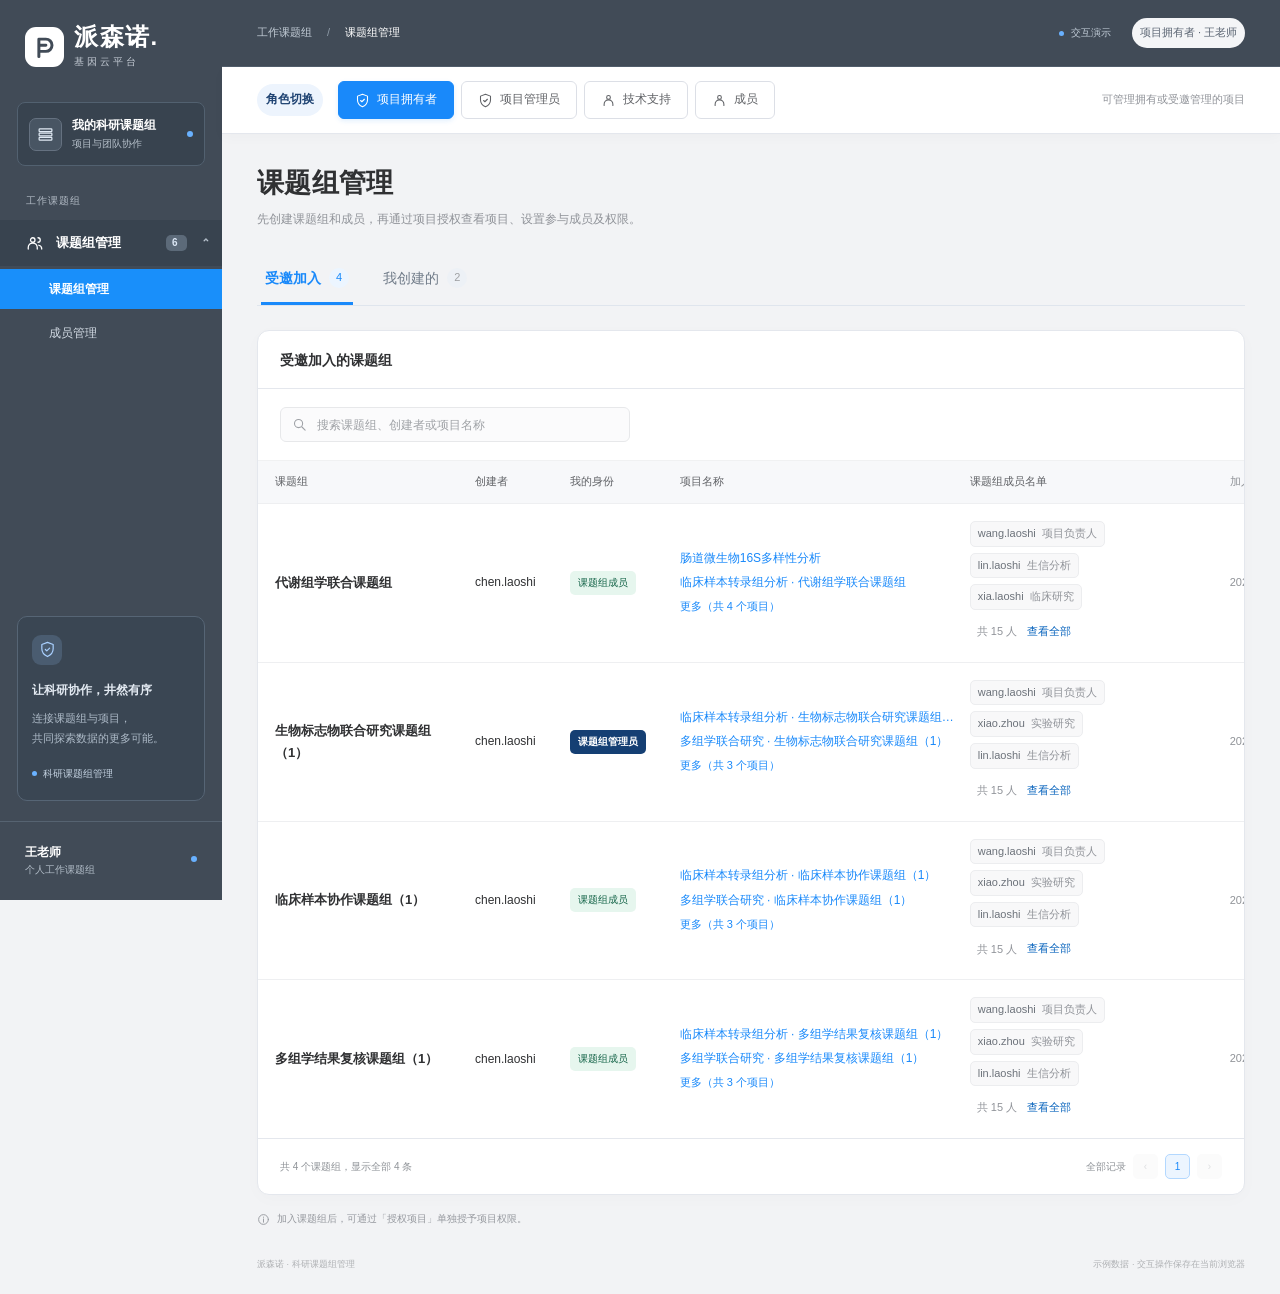
==== commit a535e7af: "Refine group member management and analysis navigation" ====
--- a/index.html
+++ b/index.html
@@ -8,7 +8,7 @@
   <meta name="description" content="派森诺科研课题组管理：管理项目、课题组与成员，体验单项目和批量项目协作。">
   <meta name="theme-color" content="#1989fa">
   <link rel="icon" href="data:image/svg+xml,%3Csvg xmlns='http://www.w3.org/2000/svg' viewBox='0 0 64 64'%3E%3Crect width='64' height='64' rx='18' fill='%231989fa'/%3E%3Cpath d='M22 17h12a10 10 0 0 1 0 20H22m0-20v31m0-20h12' fill='none' stroke='white' stroke-width='5' stroke-linecap='round'/%3E%3C/svg%3E">
-  <link rel="stylesheet" href="styles.css?v=20261113-prominent-support">
+  <link rel="stylesheet" href="styles.css?v=20261120-group-member-green">
   <link rel="stylesheet" href="analysis-result.css?v=20261111-invited-group-add-members">
 </head>
 <body>
@@ -36,11 +36,11 @@
         <span class="role-preview-title">角色切换</span>
         <div class="role-preview-buttons" role="group" aria-label="选择体验角色">
           <button type="button" data-preview-role="owner" aria-pressed="true" class="active"><span data-icon="shield"></span>项目拥有者</button>
-          <button type="button" data-preview-role="manager" aria-pressed="false"><span data-icon="shield"></span>管理者</button>
+          <button type="button" data-preview-role="manager" aria-pressed="false"><span data-icon="shield"></span>项目管理员</button>
           <button type="button" data-preview-role="support" aria-pressed="false"><span data-icon="person"></span>技术支持</button>
-          <button type="button" data-preview-role="member" aria-pressed="false"><span data-icon="eye"></span>协作者</button>
+          <button type="button" data-preview-role="member" aria-pressed="false"><span data-icon="person"></span>成员</button>
         </div>
-        <label class="recipient-account-control" id="recipientAccountControl" hidden><span>查看账号</span><select id="recipientSelect" aria-label="选择协作者"></select></label>
+        <label class="recipient-account-control" id="recipientAccountControl" hidden><span>查看账号</span><select id="recipientSelect" aria-label="选择成员"></select></label>
         <label class="recipient-account-control" id="supportAccountControl" hidden><span>支持账号</span><select id="supportSelect" aria-label="选择项目支持账号"></select></label>
         <span class="role-preview-caption" id="rolePreviewCaption">可管理成员、角色和项目权限</span>
       </section>
@@ -52,7 +52,7 @@
   <div id="modalRoot" class="modal-root" hidden></div>
   <div id="confirmRoot" class="account-tip" role="status" aria-live="assertive" hidden></div>
   <div id="toast" class="toast" role="status" aria-live="polite"></div>
-  <script src="analysis-result.js?v=20261111-invited-group-add-members"></script>
-  <script src="script.js?v=20261113-prominent-support"></script>
+  <script src="analysis-result.js?v=20261120-project-roster"></script>
+  <script src="script.js?v=20261120-group-roster-single-entry"></script>
 </body>
 </html>
--- a/styles.css
+++ b/styles.css
@@ -59,7 +59,7 @@
 .collab-members-header{display:flex;align-items:center;justify-content:space-between;gap:14px;margin-bottom:13px;min-height:46px}.collab-members-title{min-width:0}.collab-members-title h3{margin:0 0 4px}.collab-members-title>span{display:block;font-size:11px;line-height:1.6;color:#909399;white-space:nowrap}.collab-members-title b{font-weight:600;color:#1989fa}.collab-member-actions{display:flex;gap:8px;align-items:center;flex-shrink:0}.collab-member-actions .btn{height:28px;min-width:56px;padding:0 10px;font-size:11px;border-radius:5px;gap:4px}.collab-member-actions .collab-select-all{color:#1989fa;background:#ecf5ff;border-color:#b3d8ff}.collab-member-actions .collab-select-all:hover:not(:disabled){background:#d9ecff;border-color:#1989fa}.collab-member-actions .collab-clear-all{color:#606266;background:#fff;border-color:#dcdfe6}.collab-member-actions .collab-clear-all:hover:not(:disabled){color:#1989fa;border-color:#b3d8ff}.collab-members-panel>.inline-member-hint{margin:0 0 14px;line-height:1.7}.collab-members-panel .inline-collab-members{display:flex;flex-direction:column;gap:10px}.collab-members-panel .inline-member-row{margin:0;min-height:76px;padding:13px 12px}.collab-members-panel .inline-member-choice{align-items:center;gap:10px}.collab-members-panel .inline-member-actions{flex-shrink:0;min-width:52px}.collab-members-panel .inline-member-actions .btn{min-height:30px;min-width:48px;padding:0 9px}
 @media(max-width:640px){.collab-members-header{gap:10px;margin-bottom:12px;min-height:48px}.collab-member-actions{gap:7px}.collab-member-actions .btn{height:32px;min-width:52px;padding:0 10px;font-size:11px}.collab-members-title>span{font-size:10px}.collab-members-panel .inline-member-row{padding:11px 10px;min-height:74px}.collab-members-panel .inline-member-choice{gap:8px}.collab-members-panel .inline-member-actions{min-width:48px}.collab-member-actions .icon{width:14px;height:14px}}
 
-/* 原型角色预览：项目拥有者、管理者、技术支持与协作者。 */
+/* 原型角色预览：项目拥有者、项目管理员、技术支持与成员。 */
 .role-preview-bar{position:sticky;top:0;z-index:5;display:flex;align-items:center;gap:15px;flex-wrap:wrap;padding:14px 35px;background:#fff;border-bottom:1px solid #e4e7ed;box-shadow:0 4px 12px #262f3b06}.role-preview-title{padding:6px 9px;font-size:12px;font-weight:650;color:#204473;background:#edf4fd;border-radius:999px;white-space:nowrap;flex-shrink:0}.role-preview-buttons{display:flex;gap:7px}.role-preview-buttons button{display:inline-flex;align-items:center;justify-content:center;gap:7px;min-height:38px;padding:0 16px;border:1px solid #dcdfe6;background:#fff;color:#606266;border-radius:6px;font-size:12px;white-space:nowrap}.role-preview-buttons .icon{width:15px;height:15px}.role-preview-buttons button.active{background:#1989fa;border-color:#1989fa;color:#fff;box-shadow:0 2px 5px #1989fa20}.role-preview-buttons button:hover:not(.active){border-color:#b3d8ff;background:#ecf5ff;color:#1989fa}.role-preview-caption{margin-left:auto;font-size:11px;color:#909399}.recipient-account-control{display:inline-flex;align-items:center;gap:8px;font-size:11px;color:#909399}.recipient-account-control[hidden]{display:none}.recipient-account-control select{height:34px;border:1px solid #dcdfe6;border-radius:5px;padding:0 24px 0 9px;background:#fff;color:#606266;max-width:160px}.current-role-label{padding:6px 8px;font-size:11px;color:#5a6472;background:#f4f5f7;border-radius:999px;white-space:nowrap}.collab-members-panel .inline-member-row{display:grid;grid-template-columns:minmax(0,1fr) auto;gap:9px 10px;align-items:center}.inline-member-permission{grid-column:1/-1;display:flex;align-items:center;gap:9px;padding-left:26px;font-size:10px;color:#909399}.inline-member-permission select{min-width:104px;max-width:165px;height:30px;padding:0 8px;border:1px solid #dcdfe6;border-radius:5px;background:#fff;color:#606266;font-size:11px}.inline-member-permission select:disabled{background:#f5f7fa;color:#909399;cursor:not-allowed}.fixed-role-note{font-size:9px;color:#909399}.collab-add-person{width:100%;margin-top:12px;color:#1989fa;border-color:#b3d8ff;background:#fff;min-height:38px}.collab-members-panel .inline-collab-members{max-height:355px;overflow:auto}
 @media(max-width:1050px){.role-preview-caption{margin-left:0;width:100%}.role-preview-bar{gap:10px 14px}}
 @media(max-width:640px){.role-preview-bar{padding:12px 16px;gap:10px}.role-preview-title{font-size:10px;flex-basis:100%}.role-preview-buttons{width:100%;gap:6px}.role-preview-buttons button{flex:1;min-height:42px;padding:0 8px;font-size:11px;gap:5px}.role-preview-buttons .icon{width:14px;height:14px}.role-preview-caption{font-size:10px;width:auto;margin-left:auto}.current-role-label{font-size:10px}.recipient-account-control{font-size:10px;gap:6px}.recipient-account-control select{height:32px;max-width:130px}.inline-member-permission{gap:7px;padding-left:23px}.inline-member-permission select{height:32px;min-width:92px;max-width:150px}.fixed-role-note{font-size:8px}.collab-project-permissions>label{font-size:11px}.collab-members-panel .inline-collab-members{max-height:380px}}
@@ -213,15 +213,33 @@
 .group-create-modal .field input{height:38px}
 .group-create-modal .group-picker-label{align-items:center;gap:8px;margin-bottom:10px}
 .group-create-modal .group-picker-label .field-label{flex-shrink:0;white-space:nowrap}
-.group-create-modal .group-picker-actions{width:auto;flex-wrap:nowrap;gap:8px}
-.group-create-modal .group-picker-actions>.btn{height:28px;min-height:28px;padding:0 10px;border:1px solid #91caff;border-radius:5px;background:#fff;color:#1989fa;font-size:11px}
-.group-create-modal .group-account-hint{margin:8px 0 14px;line-height:1.7;font-size:11px}
-.group-create-modal .selected-picker{padding:12px}
-.group-create-modal .picker-title{display:flex;align-items:center;gap:6px;margin-bottom:10px;line-height:1.5}
-.group-create-modal .picker-title b{margin-left:0}
-.group-create-modal .picker-title>span{margin-left:auto}
+.group-create-modal .member-roster-filters{margin:0;justify-content:flex-end}
+.group-create-modal .group-member-options{margin-top:8px;max-height:min(288px,34vh);min-height:68px;border:1px solid #dcdfe6;border-radius:8px;background:#fff}
+.group-create-modal .group-member-option{gap:12px;padding:8px 11px;cursor:default}
+.group-create-modal .group-member-option+.group-member-option{margin-top:2px}
+.group-create-modal .group-member-option:focus-within{outline:2px solid #1989fa;outline-offset:-2px}
+.group-member-pick{display:flex;align-items:center;gap:10px;flex:1;min-width:0;cursor:pointer}
+.group-member-pick>span{min-width:0}
+.group-create-modal .group-member-option input{width:16px;height:16px;flex-shrink:0;accent-color:#1989fa}
+.group-create-modal .group-member-option .member-account {
+  font-size: 13px;
+  font-weight: 600;
+}
+.group-create-modal .group-member-option .member-remark {
+  color: #606a77;
+}
+.group-create-modal .group-picker-role {
+  flex: 0 0 118px;
+  min-width: 0;
+  max-width: 52%;
+  min-height: 34px;
+  padding: 0 7px;
+  border: 1px solid #d7dde5;
+  border-radius: 5px;
+  font-size: 12px;
+  cursor: pointer;
+}
 .group-create-modal .picker-empty{padding:18px 10px;font-size:11px}
-.group-create-modal .picker-member:last-child{margin-bottom:0}
 .group-create-modal .member-library-note{margin-top:12px;padding:9px 12px;line-height:1.7}
 .member-account-modal{width:min(520px,100%)}
 .member-account-modal .field-label{font-size:12px}
@@ -249,9 +267,8 @@
   .collaboration-modal .collab-member-status{display:none}
   .collaboration-modal .collab-member-role{min-width:72px;max-width:80px;font-size:11px}
   .collaboration-modal .collab-member-action,.collaboration-modal .collab-member-action-placeholder{width:36px;min-width:36px}
-  .group-create-modal .group-picker-actions{gap:5px}
-  .group-create-modal .group-picker-actions>.btn{padding:0 6px;font-size:10px}
-  .group-create-modal .picker-title>span{font-size:9px}
+  .group-create-modal .member-roster-filters{gap:5px}
+  .group-create-modal .member-roster-filters>.btn{padding:0 7px;font-size:11px}
 }
 @media(prefers-reduced-motion:reduce){*,*::before,*::after{animation:none!important;transition:none!important;scroll-behavior:auto!important}}
 
@@ -332,22 +349,25 @@
 /* 课题组管理 · 编辑成员弹窗与移除确认 */
 .group-member-list{max-height:260px}
 .group-members-modal{width:min(620px,100%)}
-.group-member-list .share-user-row{display:grid;grid-template-columns:minmax(0,1fr) 92px 62px;align-items:center;gap:12px}
+.group-member-list .share-user-row{display:grid;grid-template-columns:minmax(0,1fr) 108px 62px;align-items:center;gap:12px}
 .group-member-list .share-user-meta{flex:none;min-width:0}
 .group-member-list .share-user-meta strong,.group-member-list .share-user-meta span{overflow-wrap:anywhere}
 .group-member-projects{display:block;font-size:10px;color:#9b9ea3;margin-top:3px;overflow-wrap:anywhere}
-.group-member-remove-target{font-size:12px;color:#606266;margin-top:12px;overflow-wrap:anywhere}
-.group-member-impact{display:flex;align-items:flex-start;gap:10px;margin-top:14px;padding:13px 15px;border:1px solid #e4eaf5;border-radius:8px;background:#f7f9fd}
-.group-member-impact .icon{width:16px;height:16px;color:#6b82a1;flex-shrink:0;margin-top:2px}
-.group-member-impact strong{display:block;font-size:12px;color:#45494e;font-weight:600}
-.group-member-impact p{font-size:11px;color:#8e9195;margin-top:5px;line-height:1.75;overflow-wrap:anywhere}
+.member-roster-filters{display:flex;flex-wrap:wrap;gap:8px;margin-bottom:10px}
+.member-roster-filters .btn{gap:6px;color:#606266}
+.member-roster-filters .btn[aria-pressed="true"]{color:#0969c4;background:#ecf5ff;border-color:#9dcaff;font-weight:600}
+.member-roster-filters .btn[aria-pressed="true"] .tab-count{background:#d9ebff;color:inherit}
+.group-member-list .share-user-row.group-member-available{grid-template-columns:minmax(0,1fr) auto}
+.group-member-available .btn{min-width:48px}
+.group-member-list .pending-addition{background:#f1f8ff}
+.pending-addition .group-member-projects{color:#0969c4}
 .group-member-revoke{display:flex;align-items:flex-start;gap:10px;margin-top:12px;padding:13px 15px;border:1px dashed #d7dee9;border-radius:8px;cursor:pointer}
 .group-member-revoke:hover{border-color:#a9bcd4;background:#fafbfd}
 .group-member-revoke>input{margin-top:2px;flex-shrink:0}
 .group-member-revoke strong{display:block;font-size:12px;color:#45494e;font-weight:600}
 .group-member-revoke small{display:block;font-size:11px;color:#8e9195;margin-top:5px;line-height:1.75}
 .group-member-list .group-role-select{min-width:92px}.group-member-option.is-joined{opacity:.58}.group-member-option.is-joined input{cursor:not-allowed}
-@media(max-width:640px){.group-member-list .share-user-row{grid-template-columns:minmax(0,1fr) 84px 56px;gap:9px}.group-member-impact,.group-member-revoke{padding:11px 12px}@media(max-width:640px){.collab-context-item>.collab-context-project{padding-right:30px}.collab-context-drop{top:6px;right:2px;width:20px;height:20px}}}
+@media(max-width:640px){.group-member-list .share-user-row{grid-template-columns:minmax(0,1fr) 108px 56px;gap:9px}.group-member-revoke{padding:11px 12px}@media(max-width:640px){.collab-context-item>.collab-context-project{padding-right:30px}.collab-context-drop{top:6px;right:2px;width:20px;height:20px}}}
 
 /* 项目协作弹窗：项目卡片移出本次协作、勾选即授权 */
 .collab-context-item{position:relative;min-width:0}
@@ -356,11 +376,10 @@
 .collab-context-drop{position:absolute;top:8px;right:6px;width:22px;height:22px;display:grid;place-items:center;border-radius:5px;background:transparent;color:#a8adb5;font-size:17px;line-height:1}
 .collab-context-drop:hover,.collab-context-drop:focus-visible{background:#fef0f0;color:#f56c6c;outline:none}
 
-.group-member-remove-effect{margin-top:6px;font-size:11px;line-height:1.8;color:#ad7025}
 .group-member-list .share-user-row.pending-removal{border:1px dashed #fbc4c4;background:#fef7f7;border-radius:8px}
 .group-member-list .share-user-row.pending-removal>div .share-user-meta strong,.group-member-list .share-user-row.pending-removal .role-pill{opacity:.62}
 .group-member-list .share-user-row.pending-removal .group-member-projects{color:#f56c6c}
-@media(max-width:640px){.group-member-list .share-user-row.pending-removal{padding:9px 10px}}.group-role-list .share-user-row{display:grid;grid-template-columns:minmax(0,1fr) 92px;align-items:center;gap:12px}.group-role-select{min-width:92px;height:32px;border:1px solid #dcdfe6;border-radius:6px;background:#fff;color:#303133;font-size:11px;padding:0 8px}@media(max-width:640px){.group-role-list .share-user-row{grid-template-columns:minmax(0,1fr) 84px;gap:9px}.group-role-select{min-width:84px}}
+@media(max-width:640px){.group-member-list .share-user-row.pending-removal{padding:9px 10px}}.group-role-list .share-user-row{display:grid;grid-template-columns:minmax(0,1fr) 108px;align-items:center;gap:12px}.group-role-select{min-width:92px;height:32px;border:1px solid #dcdfe6;border-radius:6px;background:#fff;color:#303133;font-size:11px;padding:0 8px}@media(max-width:640px){.group-role-list .share-user-row{grid-template-columns:minmax(0,1fr) 108px;gap:9px}.group-role-select{min-width:84px}}
 
 .space-table th:nth-child(1){width:250px}.space-table th:nth-child(3){width:130px}.space-table th:nth-child(5){width:170px}
 .space-table .group-cell small{overflow-wrap:anywhere}
@@ -437,17 +456,24 @@
 @media(max-width:700px){.collab-members-panel .collab-member-options{height:330px}.collab-projects-panel .collab-project-options{height:200px}.collab-project-members{padding:10px}.collab-project-member-heading{display:block}.collaboration-modal .collab-member-item{flex-wrap:wrap;gap:8px}.collaboration-modal .collab-member-role{margin-left:22px}}
 
 /* 多人成员列表保持主表行高，完整名单在成员管理内搜索和分页。 */
-.roster-overflow{display:flex;align-items:center;gap:10px;margin-top:3px;padding-left:7px;font-size:11px;color:#909399}.roster-view-all{padding:0;background:transparent;color:#1989fa;font-size:11px;line-height:1.8}
+.roster-overflow{display:flex;align-items:center;gap:10px;margin-top:3px;padding-left:7px;font-size:11px;color:#909399}.roster-view-all{padding:0;min-height:26px;background:transparent;color:#0964bd;font-size:11px;line-height:1.8;white-space:nowrap}.roster-view-all:hover{text-decoration:underline}.roster-edit-roles{font-size:12px;font-weight:600}
 .member-roster-search{margin:12px 0}.group-members-modal .group-member-list{max-height:320px;min-height:86px;overflow:auto}.group-members-modal .member-list-readonly .share-user-row{grid-template-columns:minmax(0,1fr) 125px}
-.member-pagination{display:flex;align-items:center;justify-content:space-between;gap:10px;padding-top:12px;font-size:11px;color:#909399}.member-pagination>div{display:flex;align-items:center;gap:10px}.member-pagination button{padding:5px 8px;background:#fff;border:1px solid #dcdfe6;border-radius:4px;font-size:11px;color:#606266}.member-pagination button:disabled{opacity:.4;cursor:default}.collab-roster-search{margin:10px 0}.collab-roster-search input{height:30px}
-@media(max-width:640px){.member-pagination{flex-wrap:wrap}.group-members-modal .member-list-readonly .share-user-row{grid-template-columns:minmax(0,1fr) 100px}.group-members-modal .group-member-list{max-height:270px}}
+.member-pagination{display:flex;align-items:center;justify-content:space-between;gap:10px;padding-top:12px;font-size:11px;color:#909399}.member-pagination>div{display:flex;align-items:center;gap:10px}.member-pagination button{padding:5px 8px;background:#fff;border:1px solid #dcdfe6;border-radius:4px;font-size:11px;color:#606266}.member-pagination button:disabled{opacity:.4;cursor:default}
+@media(max-width:640px){.member-pagination{flex-wrap:wrap}.group-members-modal .member-list-readonly .share-user-row{grid-template-columns:minmax(0,1fr) 108px}.group-members-modal .group-member-list{max-height:270px}}
 
 .group-project-more summary{width:fit-content;list-style:none;cursor:pointer;color:#1989fa;font-size:11px;line-height:1.8}.group-project-more summary::-webkit-details-marker{display:none}.group-project-more summary:focus-visible{outline:2px solid #1989fa;outline-offset:3px}.group-project-more .project-less-label{display:none}.group-project-more[open] .project-more-label{display:none}.group-project-more[open] .project-less-label{display:inline}.group-project-more[open] summary{margin-bottom:5px}.group-project-extra{display:flex;flex-direction:column;gap:5px;max-height:180px;overflow-y:auto;overflow-x:hidden}
-.owned-space-table th:nth-child(3),.owned-space-table td:nth-child(3){width:260px;min-width:260px}.owned-space-table th:nth-child(4),.owned-space-table td:nth-child(4){min-width:170px;white-space:nowrap}
-.collab-project-member-actions{display:flex;align-items:center;justify-content:flex-end;flex-wrap:wrap;gap:6px 10px;flex-shrink:0}.collab-project-member-actions>span{font-size:11px;color:#909399;white-space:nowrap}.btn.collab-support-button{min-height:34px;padding:0 13px;font-size:13px;font-weight:600;white-space:nowrap;gap:6px}.collab-support-button .icon{width:16px;height:16px}.btn.collab-support-button.support-added:disabled{opacity:1;background:#f0f9eb;border-color:#c2e7b0;color:#529b2e;cursor:default}.collab-project-member-heading{flex-wrap:wrap;align-items:center;row-gap:10px}.collab-project-member-heading h4{flex:1 1 170px;min-width:0}.collab-project-member-heading .collab-project-member-actions{gap:8px 12px;flex-shrink:1}.collab-project-member-heading .collab-project-member-actions{max-width:100%}@media(max-width:700px){.collab-project-member-actions{justify-content:flex-start;margin-top:6px}}
+.owned-space-table .space-member-column{width:260px;min-width:260px}.owned-space-table .date-cell{width:170px;min-width:170px;white-space:nowrap}
+.collab-project-member-actions{display:flex;align-items:center;justify-content:flex-end;flex-wrap:wrap;gap:6px 10px;flex-shrink:0}.collab-project-member-actions>span{font-size:11px;color:#909399;white-space:nowrap}.btn.collab-support-button{min-height:28px;padding:0 9px;font-size:12px;font-weight:500;white-space:nowrap;background:#fff;border:1px solid #409eff;color:#1989fa;box-shadow:none}.btn.collab-support-button:hover:not(:disabled){background:#ecf5ff;border-color:#1989fa;color:#1989fa}.btn.collab-support-button:focus-visible{outline:2px solid #a0cfff;outline-offset:2px}.btn.collab-support-button[data-collab-remove-support]{border-color:#f56c6c;color:#e45656}.btn.collab-support-button[data-collab-remove-support]:hover:not(:disabled){background:#fef0f0;border-color:#f56c6c;color:#e45656}.btn.collab-support-button[data-collab-remove-support]:focus-visible{outline-color:#fbc4c4}.collab-project-member-heading{flex-wrap:wrap;align-items:center;row-gap:10px}.collab-project-member-heading h4{flex:1 1 170px;min-width:0}.collab-project-member-heading .collab-project-member-actions{gap:8px 12px;flex-shrink:1}.collab-project-member-heading .collab-project-member-actions{max-width:100%}@media(max-width:700px){.collab-project-member-actions{justify-content:flex-start;margin-top:6px}}
 
 /* 成员查询候选项：输入或点击箭头后展示。 */
 .member-lookup-control{display:flex;align-items:center;border:1px solid #dcdfe6;border-radius:6px;background:#fff;overflow:hidden}.member-lookup-control:focus-within{border-color:#409eff}.member-lookup-control input{flex:1;min-width:0;border:0!important;box-shadow:none!important}.member-lookup-control>button{width:36px;height:36px;flex-shrink:0;background:#fff;color:#909399}.member-lookup-options{max-height:220px;overflow:auto;border:1px solid #dcdfe6;border-radius:6px;margin:-8px 0 16px;padding:4px;background:#fff}.member-lookup-options[hidden]{display:none}.member-lookup-option{display:flex;flex-direction:column;align-items:flex-start;gap:5px;width:100%;padding:10px 12px;background:#fff;text-align:left;border-radius:4px}.member-lookup-option:hover,.member-lookup-option:focus-visible{background:#ecf5ff;outline:none}.member-lookup-option strong{font-size:13px;color:#303133}.member-lookup-option span,.collab-support-pending{font-size:12px;color:#909399}.collab-project-member-actions{flex-wrap:wrap}
 
 /* 查看项目使用置灰的只读授权内容。 */
-.collaboration-readonly .picker-block{background:#f5f7fa;border-color:#dcdfe6}.collaboration-readonly .picker-heading h3,.collaboration-readonly .collab-group-heading strong{color:#606870}.collab-project-members.is-readonly{background:#f5f7fa;border-color:#dcdfe6}.collab-project-members.is-readonly .collab-project-member-heading h4{color:#606870}.collab-project-members.is-readonly .collab-member-item,.collab-project-members.is-readonly .collab-member-item.is-selected{background:#ebeef2;border-color:#dcdfe6;box-shadow:none}.collab-project-members.is-readonly .member-account{color:#606870}.collab-project-members.is-readonly .member-remark{color:#737b85}.collab-project-members.is-readonly .collab-member-left{cursor:default}.collab-project-members.is-readonly .collab-member-role:disabled{background:#eef0f3;border-color:#d6dbe2;color:#737b85;opacity:1;cursor:not-allowed}.collaboration-readonly .collab-project-option.is-selected{background:#eef0f3;border-color:#c8cdd4}.collaboration-readonly input[type=checkbox]{accent-color:#909399}
+.collaboration-readonly .picker-block{background:#f5f7fa;border-color:#dcdfe6}.collaboration-readonly .picker-heading h3,.collaboration-readonly .collab-group-heading strong{color:#606870}.collab-project-members.is-readonly{background:#f5f7fa;border-color:#dcdfe6}.collab-project-members.is-readonly .collab-project-member-heading h4{color:#606870}.collab-project-members.is-readonly .collab-member-item,.collab-project-members.is-readonly .collab-member-item.is-selected{background:#ebeef2;border-color:#dcdfe6;box-shadow:none}.collab-project-members.is-readonly .member-account{color:#606870}.collab-project-members.is-readonly .member-remark{color:#737b85}.collab-project-members.is-readonly .collab-member-left{cursor:default}.member-role-label{justify-self:end;flex:none;padding:2px 7px;border-radius:4px;background:#eef1f5;color:#465260;font-size:11px;line-height:1.7;white-space:nowrap}.collab-project-members.is-readonly .collab-member-info{flex:1;min-width:0}.collaboration-readonly .collab-project-option.is-selected{background:#eef0f3;border-color:#c8cdd4}.collaboration-readonly input[type=checkbox]{accent-color:#909399}
+.collab-project-member-actions>.collab-technical-support-status{padding:2px 7px;border:1px solid #dcdfe6;border-radius:4px;background:#f5f7fa;color:#505963;font-size:11px;font-weight:500}.collab-project-member-actions>.collab-technical-support-status.is-added{border-color:#b7e0c5;background:#eaf7ee;color:#25623d}
+
+/* 课题组角色颜色独立于项目角色。 */
+[data-group-identity],.member-list-readonly .member-role-label,.group-role-select,.group-create-modal .group-picker-role{background:#e6f6ee;color:#146448;border-color:#a9d9c0}
+[data-group-identity].admin,.member-list-readonly .member-role-label[data-role="admin"]{background:#153f73;color:#fff;font-weight:600}
+:is(.group-role-select,.group-create-modal .group-picker-role):has(>option[value="admin"]:checked){background:#e4efff;color:#153f73;border-color:#8eb5e3;font-weight:600}
+:is(.group-role-select,.group-picker-role)>option{background:#fff;color:#303133;font-weight:400}
